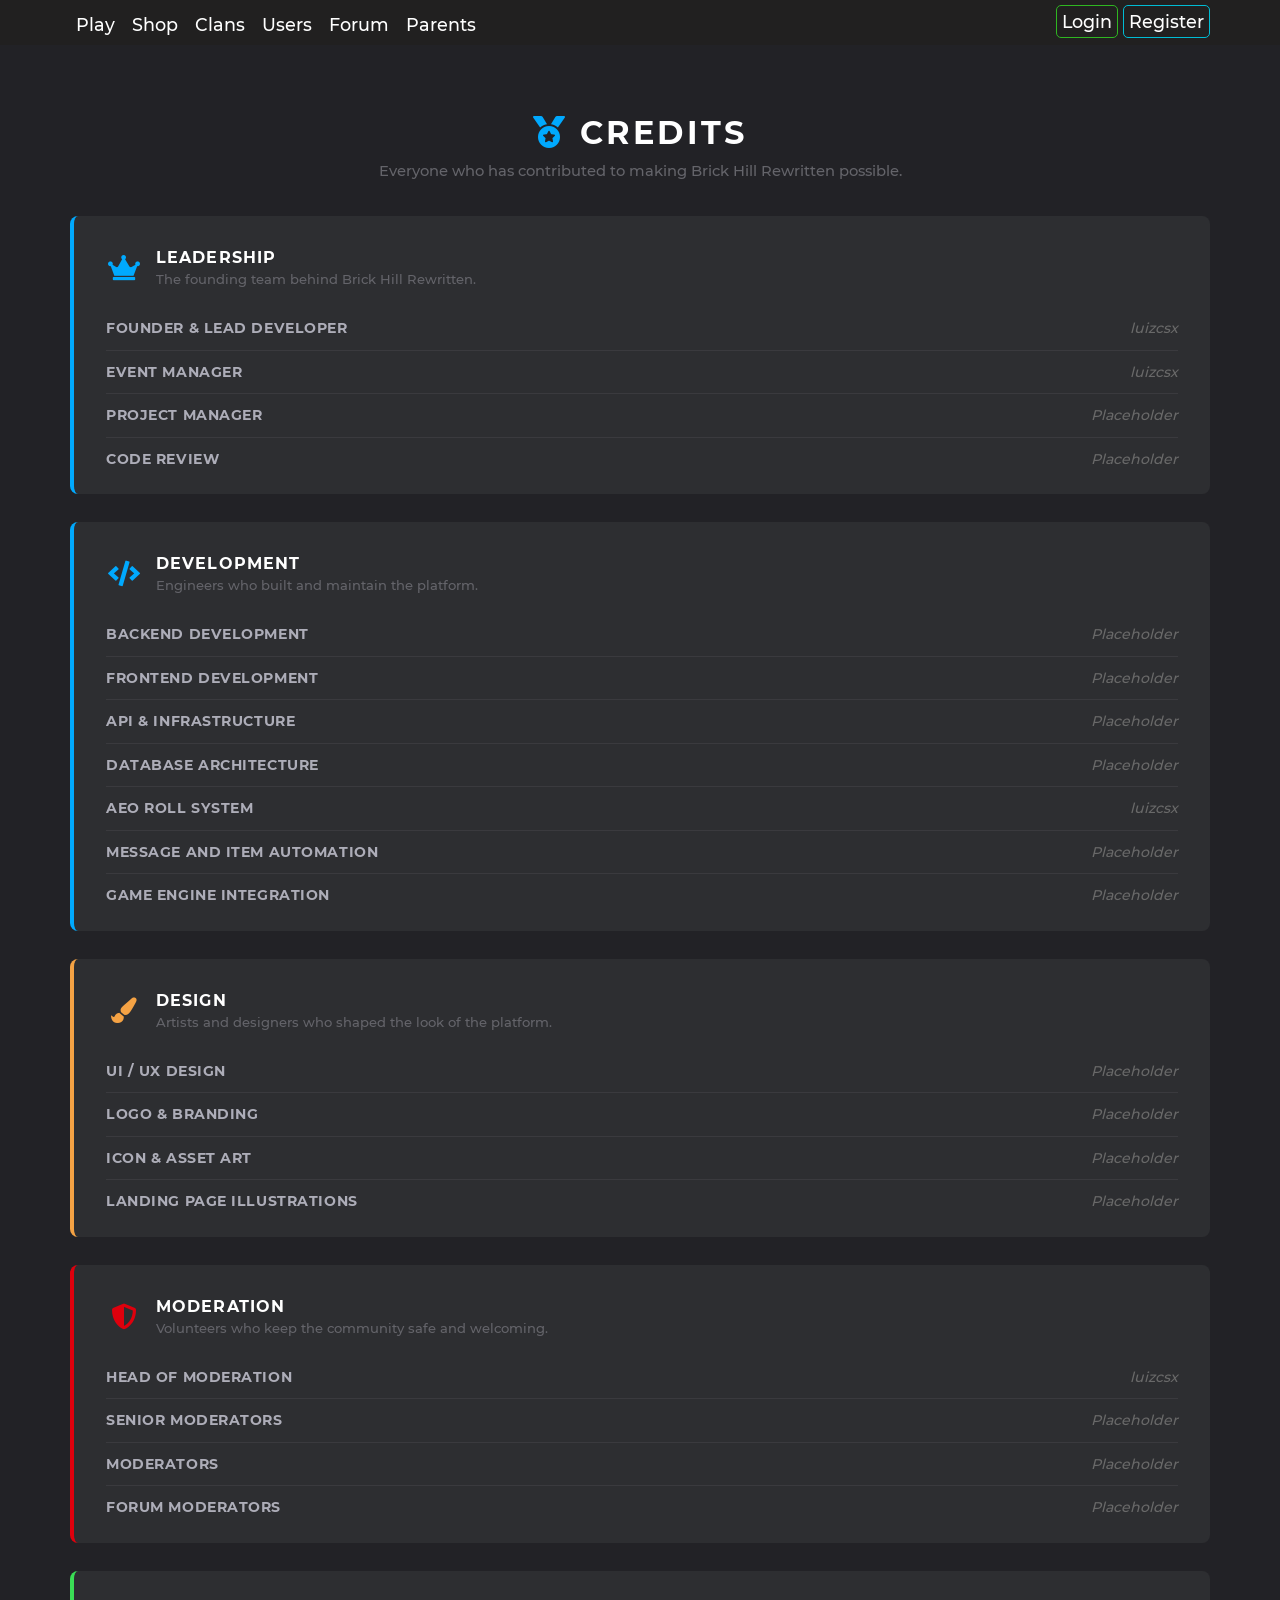
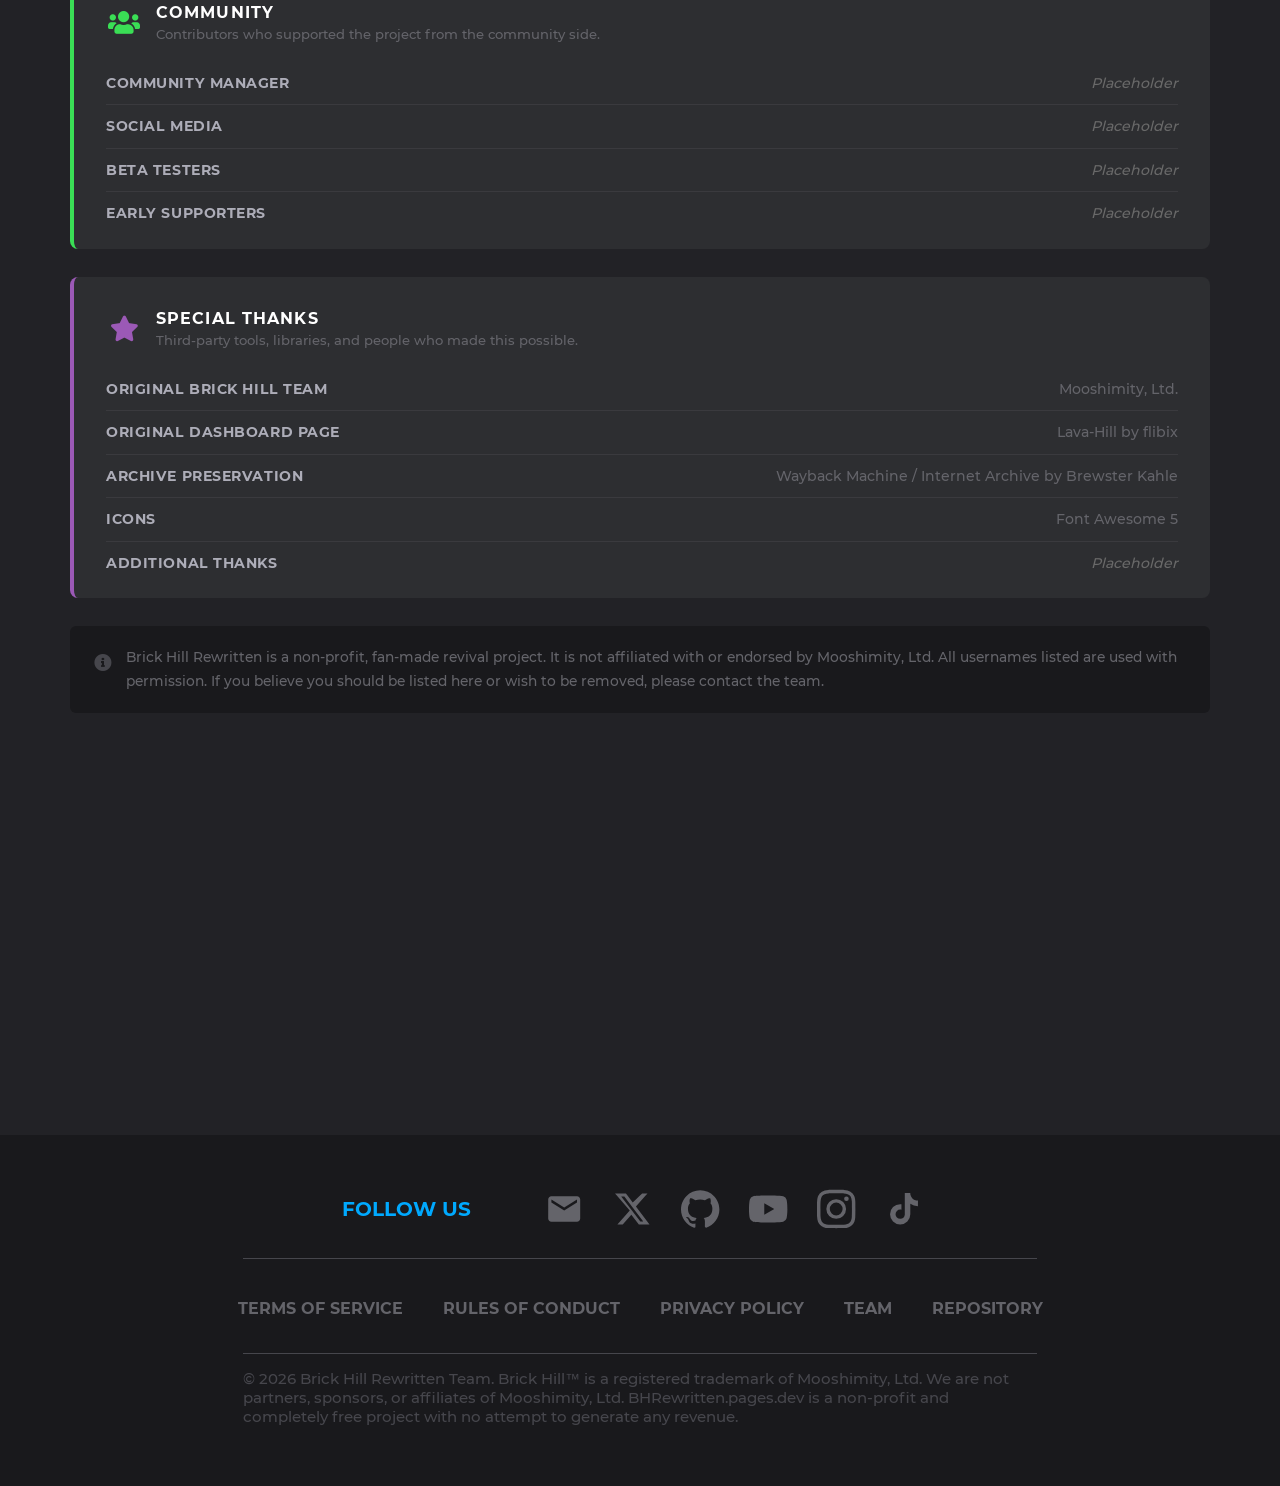
==== credits.html @ 8e3c856c "#050: Added page to credit the entire Brick Hill Rewritten team" ====
<!DOCTYPE html>
<html lang="en" class="theme-dark">
<head>

<meta charset="utf-8">
<meta name="viewport" content="width=device-width, initial-scale=1">
<meta name="theme-color" content="#00A9FE">
<meta name="og:image" content="cdn/favicon.ico">
<meta name="og:site_name" content="Brick Hill Rewritten">
<meta name="og:description" content="A platform built on its community where you can customise your avatar, create and play games, or just socialise with others!">
<meta name="csrf-token" content="A2PENEVIBz4i1ykmgfzzPBKnnveOtSTsAEjnSkka">
<meta name="user-data" data-authenticated="false">
<title>Credits - Brick Hill Rewritten</title>
<meta name="og:title" content="Credits — Brick Hill Rewritten">
<link href="cdn/favicon.ico" rel="icon">
<link href="cdn/css/c9a0705161b97f89816f.css" rel="stylesheet" type="text/css">
<link href="cdn/css/0ae4afbd7666558dc6c6.css" rel="stylesheet" type="text/css">
<link rel="stylesheet" href="https://use.fontawesome.com/releases/v5.6.3/css/all.css" crossorigin="anonymous">
<script src="cdn/js/a7ee297bf1549559dc3f.js"></script>
<script src="cdn/js/2be524371fb890d9a658.js"></script>
<script src="cdn/js/d5fc6b02ce16b82664fd.js"></script>
<script src="cdn/js/fd81458147e6d5526c5d.js"></script>
<script src="cdn/js/57af023c87e71bf36f5a.js"></script>
<meta name="author" content="Brick Hill Rewritten">

<style>
body {
    background-color: #222226;
}

.credits-page-header {
    width: 100%;
    padding: 48px 0 36px;
    text-align: center;
}
.credits-page-header h1 {
    font-size: 2rem;
    font-weight: 700;
    text-transform: uppercase;
    letter-spacing: .1em;
    color: #fff;
    margin: 0 0 10px;
}
.credits-page-header p {
    color: #64646a;
    font-size: .92em;
    margin: 0;
}

.credits-category {
    background-color: #2d2e31;
    border-radius: 8px;
    padding: 32px 32px 24px;
    margin: 0 0 28px;
    width: 100%;
    box-sizing: border-box;
    border-left: 4px solid #00A9FE;
}
.credits-category.green  { border-left-color: #3ADE55; }
.credits-category.yellow { border-left-color: #f4a244; }
.credits-category.red    { border-left-color: #de000d; }
.credits-category.purple { border-left-color: #9b59b6; }

.credits-category-header {
    display: flex;
    align-items: center;
    gap: 14px;
    margin-bottom: 20px;
}
.credits-category-header .cat-icon {
    font-size: 1.6rem;
    color: #00A9FE;
    width: 36px;
    text-align: center;
    flex-shrink: 0;
}
.credits-category.green  .cat-icon { color: #3ADE55; }
.credits-category.yellow .cat-icon { color: #f4a244; }
.credits-category.red    .cat-icon { color: #de000d; }
.credits-category.purple .cat-icon { color: #9b59b6; }

.credits-category-header h2 {
    margin: 0;
    font-size: 1em;
    font-weight: 700;
    text-transform: uppercase;
    letter-spacing: .07em;
    color: #fff;
}
.credits-category-header p {
    margin: 4px 0 0;
    font-size: .82em;
    color: #64646a;
}

.credits-list {
    display: flex;
    flex-direction: column;
    gap: 0;
}
.credit-row {
    display: flex;
    align-items: baseline;
    justify-content: space-between;
    padding: 10px 0;
    border-bottom: 1px solid #3a3a3e;
    gap: 16px;
}
.credit-row:last-child {
    border-bottom: none;
    padding-bottom: 0;
}
.credit-role {
    font-size: .88em;
    font-weight: 700;
    color: #adadb8;
    text-transform: uppercase;
    letter-spacing: .04em;
    flex-shrink: 0;
    min-width: 200px;
}
.credit-names {
    font-size: .88em;
    color: #64646a;
    text-align: right;
    line-height: 1.6;
}
.credit-names .placeholder {
    font-style: italic;
    color: #696969;
}

.credits-notice {
    background-color: #19191c;
    border-radius: 6px;
    padding: 20px 24px;
    margin: 0 0 60px;
    width: 100%;
    box-sizing: border-box;
    display: flex;
    align-items: flex-start;
    gap: 14px;
    color: #64646a;
    font-size: .86em;
    line-height: 1.7;
}
.credits-notice .notice-icon {
    color: #46464c;
    font-size: 1.1rem;
    margin-top: 2px;
    flex-shrink: 0;
}

/* ── Footer (idêntico ao index.html) ── */
.static-footer-wrap {
    position: relative;
}
.static-footer-wrap footer {
    position: relative !important;
    bottom: auto !important;
}
.footer-social-icon {
    display: inline-block;
    width: 48px;
    height: 48px;
    fill: #64646a;
    vertical-align: middle;
}

@media screen and (max-width: 767px) {
    .credit-row        { flex-direction: column; gap: 4px; }
    .credit-names      { text-align: left; }
    .credit-role       { min-width: unset; }
    .credits-category  { padding: 24px 18px 18px; }
}
</style>
</head>
<body>

<nav>
<div class="primary">
<div class="grid">
<div class="push-left">
<ul>
<li>
<a href="/play">
Play
</a>
</li>
<li>
<a href="/shop">
Shop
</a>
</li>
<li>
<a href="/clans">
Clans
</a>
</li>
<li>
<a href="/users">
Users
</a>
</li>
<li>
<a href="/forum">
Forum
</a>
</li>
<li>
<a href="/parents">
Parents
</a>
</li>
</ul>
</div>
<div class="nav-user push-right" id="info">
<div class="username login-buttons">
<a href="/login" class="login-button">Login</a>
<a href="/register" class="register-button">Register</a>
</div>
</div>
</div>
</div>
</nav>

<div class="main-holder grid">
<notification id="notification-v" class="notification"></notification>

<div class="credits-page-header">
    <h1><i class="fas fa-medal" style="color:#00A9FE;margin-right:12px;"></i>Credits</h1>
    <p>Everyone who has contributed to making Brick Hill Rewritten possible.</p>
</div>

<div class="credits-category">
    <div class="credits-category-header">
        <div class="cat-icon"><i class="fas fa-crown"></i></div>
        <div>
            <h2>Leadership</h2>
            <p>The founding team behind Brick Hill Rewritten.</p>
        </div>
    </div>
    <div class="credits-list">
        <div class="credit-row">
            <span class="credit-role">Founder & Lead Developer</span>
            <span class="credit-names"><span class="placeholder">luizcsx</span></span>
        </div>
        <div class="credit-row">
            <span class="credit-role">Event Manager</span>
            <span class="credit-names"><span class="placeholder">luizcsx</span></span>
        </div>
        <div class="credit-row">
            <span class="credit-role">Project Manager</span>
            <span class="credit-names"><span class="placeholder">Placeholder</span></span>
        </div>
        <div class="credit-row">
            <span class="credit-role">Code Review</span>
            <span class="credit-names"><span class="placeholder">Placeholder</span></span>
        </div>
    </div>
</div>

<div class="credits-category">
    <div class="credits-category-header">
        <div class="cat-icon"><i class="fas fa-code"></i></div>
        <div>
            <h2>Development</h2>
            <p>Engineers who built and maintain the platform.</p>
        </div>
    </div>
    <div class="credits-list">
        <div class="credit-row">
            <span class="credit-role">Backend Development</span>
            <span class="credit-names"><span class="placeholder">Placeholder</span></span>
        </div>
        <div class="credit-row">
            <span class="credit-role">Frontend Development</span>
            <span class="credit-names"><span class="placeholder">Placeholder</span></span>
        </div>
        <div class="credit-row">
            <span class="credit-role">API & Infrastructure</span>
            <span class="credit-names"><span class="placeholder">Placeholder</span></span>
        </div>
        <div class="credit-row">
            <span class="credit-role">Database Architecture</span>
            <span class="credit-names"><span class="placeholder">Placeholder</span></span>
        </div>
        <div class="credit-row">
            <span class="credit-role">Aeo Roll System</span>
            <span class="credit-names"><span class="placeholder">luizcsx</span></span>
        </div>
        <div class="credit-row">
            <span class="credit-role">Message and Item Automation</span>
            <span class="credit-names"><span class="placeholder">Placeholder</span></span>
        </div>
        <div class="credit-row">
            <span class="credit-role">Game Engine Integration</span>
            <span class="credit-names"><span class="placeholder">Placeholder</span></span>
        </div>
    </div>
</div>

<div class="credits-category yellow">
    <div class="credits-category-header">
        <div class="cat-icon"><i class="fas fa-paint-brush"></i></div>
        <div>
            <h2>Design</h2>
            <p>Artists and designers who shaped the look of the platform.</p>
        </div>
    </div>
    <div class="credits-list">
        <div class="credit-row">
            <span class="credit-role">UI / UX Design</span>
            <span class="credit-names"><span class="placeholder">Placeholder</span></span>
        </div>
        <div class="credit-row">
            <span class="credit-role">Logo & Branding</span>
            <span class="credit-names"><span class="placeholder">Placeholder</span></span>
        </div>
        <div class="credit-row">
            <span class="credit-role">Icon & Asset Art</span>
            <span class="credit-names"><span class="placeholder">Placeholder</span></span>
        </div>
        <div class="credit-row">
            <span class="credit-role">Landing Page Illustrations</span>
            <span class="credit-names"><span class="placeholder">Placeholder</span></span>
        </div>
    </div>
</div>

<div class="credits-category red">
    <div class="credits-category-header">
        <div class="cat-icon"><i class="fas fa-shield-alt"></i></div>
        <div>
            <h2>Moderation</h2>
            <p>Volunteers who keep the community safe and welcoming.</p>
        </div>
    </div>
    <div class="credits-list">
        <div class="credit-row">
            <span class="credit-role">Head of Moderation</span>
            <span class="credit-names"><span class="placeholder">luizcsx</span></span>
        </div>
        <div class="credit-row">
            <span class="credit-role">Senior Moderators</span>
            <span class="credit-names"><span class="placeholder">Placeholder</span></span>
        </div>
        <div class="credit-row">
            <span class="credit-role">Moderators</span>
            <span class="credit-names"><span class="placeholder">Placeholder</span></span>
        </div>
        <div class="credit-row">
            <span class="credit-role">Forum Moderators</span>
            <span class="credit-names"><span class="placeholder">Placeholder</span></span>
        </div>
    </div>
</div>

<div class="credits-category green">
    <div class="credits-category-header">
        <div class="cat-icon"><i class="fas fa-users"></i></div>
        <div>
            <h2>Community</h2>
            <p>Contributors who supported the project from the community side.</p>
        </div>
    </div>
    <div class="credits-list">
        <div class="credit-row">
            <span class="credit-role">Community Manager</span>
            <span class="credit-names"><span class="placeholder">Placeholder</span></span>
        </div>
        <div class="credit-row">
            <span class="credit-role">Social Media</span>
            <span class="credit-names"><span class="placeholder">Placeholder</span></span>
        </div>
        <div class="credit-row">
            <span class="credit-role">Beta Testers</span>
            <span class="credit-names"><span class="placeholder">Placeholder</span></span>
        </div>
        <div class="credit-row">
            <span class="credit-role">Early Supporters</span>
            <span class="credit-names"><span class="placeholder">Placeholder</span></span>
        </div>
    </div>
</div>

<div class="credits-category purple">
    <div class="credits-category-header">
        <div class="cat-icon"><i class="fas fa-star"></i></div>
        <div>
            <h2>Special Thanks</h2>
            <p>Third-party tools, libraries, and people who made this possible.</p>
        </div>
    </div>
    <div class="credits-list">
        <div class="credit-row">
            <span class="credit-role">Original Brick Hill Team</span>
            <span class="credit-names">Mooshimity, Ltd.</span>
        </div>
        <div class="credit-row">
            <span class="credit-role">Original Dashboard Page</span>
            <span class="credit-names">Lava-Hill by flibix</span>
        </div>
        <div class="credit-row">
            <span class="credit-role">Archive Preservation</span>
            <span class="credit-names">Wayback Machine / Internet Archive by Brewster Kahle</span>
        </div>
        <div class="credit-row">
            <span class="credit-role">Icons</span>
            <span class="credit-names">Font Awesome 5</span>
        </div>
        <div class="credit-row">
            <span class="credit-role">Additional Thanks</span>
            <span class="credit-names"><span class="placeholder">Placeholder</span></span>
        </div>
    </div>
</div>

<div class="credits-notice">
    <div class="notice-icon"><i class="fas fa-info-circle"></i></div>
    <span>Brick Hill Rewritten is a non-profit, fan-made revival project. It is not affiliated with or endorsed by Mooshimity, Ltd. All usernames listed are used with permission. If you believe you should be listed here or wish to be removed, please contact the team.</span>
</div>

</div>

<div class="static-footer-wrap new-theme">
<footer>
  <div class="footer-social very-bold flex">
    <p class="blue-text no-mobile">FOLLOW US</p>

    <a href="mailto:bhrewritten@gmail.com" target="_blank">
      <svg class="footer-social-icon" viewBox="0 0 24 24" xmlns="http://www.w3.org/2000/svg">
      <path d="M20 4H4c-1.1 0-1.99.9-1.99 2L2 18c0 1.1.9 2 2 2h16c1.1 0 2-.9 2-2V6c0-1.1-.9-2-2-2zm0 4l-8 5-8-5V6l8 5 8-5v2z"/>
     </svg>
    </a>

    <a href="https://x.com/bhrewritten" target="_blank">
      <svg class="footer-social-icon" viewBox="0 0 24 24" xmlns="http://www.w3.org/2000/svg">
        <path d="M18.244 2.25h3.308l-7.227 8.26 8.502 11.24H16.17l-4.714-6.231-5.401 6.231H2.744l7.737-8.835L1.254 2.25H8.08l4.253 5.622 5.91-5.622zm-1.161 17.52h1.833L7.084 4.126H5.117z"/>
      </svg>
    </a>

    <a href="https://github.com/luizcsx/bhrewritten" target="_blank">
      <svg class="footer-social-icon" viewBox="0 0 24 24" xmlns="http://www.w3.org/2000/svg">
        <path d="M12 .297c-6.63 0-12 5.373-12 12 0 5.303 3.438 9.8 8.205 11.385.6.113.82-.258.82-.577 0-.285-.01-1.04-.015-2.04-3.338.724-4.042-1.61-4.042-1.61C4.422 18.07 3.633 17.7 3.633 17.7c-1.087-.744.084-.729.084-.729 1.205.084 1.838 1.236 1.838 1.236 1.07 1.835 2.809 1.305 3.495.998.108-.776.417-1.305.76-1.605-2.665-.3-5.466-1.332-5.466-5.93 0-1.31.465-2.38 1.235-3.22-.135-.303-.54-1.523.105-3.176 0 0 1.005-.322 3.3 1.23.96-.267 1.98-.399 3-.405 1.02.006 2.04.138 3 .405 2.28-1.552 3.285-1.23 3.285-1.23.645 1.653.24 2.873.12 3.176.765.84 1.23 1.91 1.23 3.22 0 4.61-2.805 5.625-5.475 5.92.42.36.81 1.096.81 2.22 0 1.606-.015 2.896-.015 3.286 0 .315.21.69.825.57C20.565 22.092 24 17.592 24 12.297c0-6.627-5.373-12-12-12"/>
      </svg>
    </a>

    <a href="https://www.youtube.com/@bhrewritten" target="_blank">
      <svg class="footer-social-icon" viewBox="0 0 24 24" xmlns="http://www.w3.org/2000/svg">
        <path d="M23.498 6.186a3.016 3.016 0 0 0-2.122-2.136C19.505 3.545 12 3.545 12 3.545s-7.505 0-9.377.505A3.017 3.017 0 0 0 .502 6.186C0 8.07 0 12 0 12s0 3.93.502 5.814a3.016 3.016 0 0 0 2.122 2.136c1.871.505 9.376.505 9.376.505s7.505 0 9.377-.505a3.015 3.015 0 0 0 2.122-2.136C24 15.93 24 12 24 12s0-3.93-.502-5.814zM9.545 15.568V8.432L15.818 12l-6.273 3.568z"/>
      </svg>
    </a>

    <a href="https://instagram.com/bhrewritten" target="_blank">
      <svg class="footer-social-icon" viewBox="0 0 24 24" xmlns="http://www.w3.org/2000/svg">
        <path d="M12 2.163c3.204 0 3.584.012 4.85.07 3.252.148 4.771 1.691 4.919 4.919.058 1.265.069 1.645.069 4.849 0 3.205-.012 3.584-.069 4.849-.149 3.225-1.664 4.771-4.919 4.919-1.266.058-1.644.07-4.85.07-3.204 0-3.584-.012-4.849-.07-3.26-.149-4.771-1.699-4.919-4.92-.058-1.265-.07-1.644-.07-4.849 0-3.204.013-3.583.07-4.849.149-3.227 1.664-4.771 4.919-4.919 1.266-.057 1.645-.069 4.849-.069zM12 0C8.741 0 8.333.014 7.053.072 2.695.272.273 2.69.073 7.052.014 8.333 0 8.741 0 12c0 3.259.014 3.668.072 4.948.2 4.358 2.618 6.78 6.98 6.98C8.333 23.986 8.741 24 12 24c3.259 0 3.668-.014 4.948-.072 4.354-.2 6.782-2.618 6.979-6.98.059-1.28.073-1.689.073-4.948 0-3.259-.014-3.667-.072-4.947-.196-4.354-2.617-6.78-6.979-6.98C15.668.014 15.259 0 12 0zm0 5.838a6.162 6.162 0 1 0 0 12.324 6.162 6.162 0 0 0 0-12.324zM12 16a4 4 0 1 1 0-8 4 4 0 0 1 0 8zm6.406-11.845a1.44 1.44 0 1 0 0 2.881 1.44 1.44 0 0 0 0-2.881z"/>
      </svg>
    </a>

    <a href="https://tiktok.com/@bhrewritten" target="_blank">
      <svg class="footer-social-icon" viewBox="0 0 24 24" xmlns="http://www.w3.org/2000/svg">
        <path d="M19.59 6.69a4.83 4.83 0 0 1-3.77-4.25V2h-3.45v13.67a2.89 2.89 0 0 1-2.88 2.5 2.89 2.89 0 0 1-2.89-2.89 2.89 2.89 0 0 1 2.89-2.89c.28 0 .54.04.79.1V9.01a6.33 6.33 0 0 0-.79-.05 6.34 6.34 0 0 0-6.34 6.34 6.34 6.34 0 0 0 6.34 6.34 6.34 6.34 0 0 0 6.33-6.34V8.69a8.18 8.18 0 0 0 4.78 1.52V6.76a4.85 4.85 0 0 1-1.01-.07z"/>
      </svg>
    </a>
  </div>

  <div class="footer-divider"></div>

  <div class="footer-links flex">
    <a href="/terms">TERMS OF SERVICE</a>
    <a href="/rules">RULES OF CONDUCT</a>
    <a href="/privacy">PRIVACY POLICY</a>
    <a href="/team">TEAM</a>
    <a href="https://bhrewritten.pages.dev">REPOSITORY</a>
  </div>

  <div class="footer-divider"></div>

  <p class="footer-copyright">
    &copy; <script>document.write(new Date().getFullYear())</script> Brick Hill Rewritten Team. Brick Hill™ is a registered trademark of Mooshimity, Ltd. We are not partners, sponsors, or affiliates of Mooshimity, Ltd. BHRewritten.pages.dev is a non-profit and completely free project with no attempt to generate any revenue.
  </p>
</footer>
</div>

</body>
</html>
---- cdn/css/c9a0705161b97f89816f.css ----
.flex-container,.fp {
    display: flex
}

.flex-container.flex-column,.fp.flex-column {
    flex-direction: column
}

.flex-container .flex-child,.flex-container .fc,.fp .flex-child,.fp .fc {
    flex: 1
}

.flex-container .flex-child.center-self,.flex-container .fc.center-self,.fp .flex-child.center-self,.fp .fc.center-self {
    align-self: center
}

.flex-container.content-center,.fp.content-center {
    justify-content: center
}

.flex-container .flex-card,.fp .flex-card {
    display: flex;
    flex: 1
}

.flex-container .flex-card.content,.fp .flex-card.content {
    flex: 1
}

.overflow-auto {
    overflow: auto
}

.block {
    display: block
}

.text-right {
    text-align: right
}

.text-left {
    text-align: left
}

.circle {
    border-radius: 50%
}

.unselectable {
    user-select: none
}

.ellipsis {
    text-overflow: ellipsis;
    overflow: hidden;
    white-space: nowrap
}

.no-right-rad,div.no-right-rad,label.no-right-rad {
    border-top-right-radius: 0;
    border-bottom-right-radius: 0
}

.no-rad,div.no-rad,label.no-rad {
    border-radius: 0
}

.no-left-rad,div.no-left-rad,label.no-left-rad {
    border-top-left-radius: 0;
    border-bottom-left-radius: 0
}

.absolute {
    position: absolute
}

.absolute.right {
    right: 0
}

.absolute.left {
    left: 0
}

.absolute.top {
    top: 0
}

.absolute.bottom {
    bottom: 0
}

.f-right {
    float: right
}

.f-left {
    float: left
}

html,body {
    margin: 0;
    padding: 0
}

body {
    position: relative;
    min-height: 100vh
}

li:not(.normal) {
    list-style: none
}

ol:not(.normal),ul:not(.normal) {
    padding: 0;
    margin: 0
}

* {
    box-sizing: border-box
}

a {
    text-decoration: none;
    color: inherit
}

button,input,textarea,option,select {
    font-family: Montserrat,sans-serif;
    font-weight: 500
}

button {
    font-weight: inherit
}

button:focus,select:focus {
    outline: none
}

@font-face {
    font-family: montserrat;
    font-weight: 500;
    src: url(font/6fd836a65acf6d59bd2f.woff2)
}

@font-face {
    font-family: montserrat;
    font-weight: 600;
    src: url(font/c18b4ac34e93857f7437.woff2) format("woff2"),url(font/27dfd575571f017cc9a7.ttf) format("ttf")
}

@font-face {
    font-family: montserrat;
    font-weight: 700;
    src: url(font/66fd2310725b78026454.woff2) format("woff2"),url(font/68c8d686f4b0d91b92f1.ttf) format("ttf")
}

body {
    font-family: Montserrat,sans-serif;
    font-weight: 500;
    color: #fff;
    background-color: #242426
}

nav {
    width: 100%;
    overflow: auto;
    margin-bottom: 20px;
    z-index: 2
}

nav div.primary {
    overflow: auto;
    background-color: #212020;
    color: #fff;
    font-size: 1.1em;
    padding-top: 6px
}

nav div.primary ul li a:hover {
    border-color: red;
    border-color: #fff
}

nav div.secondary {
    overflow: auto;
    background-color: #2e2f32;
    color: #d6e5ee;
    font-size: .9em;
    padding-top: 0
}

nav div.secondary ul li a:hover {
    border-color: red;
    border-color: #fff
}

nav .info {
    border-radius: 5px;
    padding: 5px 10px;
    background-color: #2e2f32;
    display: inline-block
}

nav .info a {
    font-size: .8em;
    display: inline-block;
    padding: 0 10px
}

nav .push-left,nav .push-right {
    display: inline-block
}

nav .push-left {
    vertical-align: top
}

nav .push-right {
    vertical-align: bottom
}

nav .username {
    margin: 5px 0 0 15px;
    float: right;
    cursor: pointer
}

nav .username .username-holder {
    max-width: 125px
}

nav .username i {
    vertical-align: text-top;
    margin-left: 4px
}

@media handheld,only screen and (max-width: 767px) {
    nav {
        text-align:center
    }

    nav .grid {
        padding-left: 10px
    }

    nav .nav-user {
        text-align: center;
        float: none
    }

    nav .username {
        float: none;
        margin-bottom: 5px
    }

    nav .username.login-buttons {
        margin-bottom: 10px
    }
}

nav div ul {
    overflow: auto;
    list-style: none
}

nav div ul li {
    display: inline-block;
    padding: 0 1px
}

nav div ul li a {
    display: inline-block;
    padding: 8px 5px;
    border-bottom: 2px solid transparent
}

.login-button {
    border: 1px solid #2fb621;
    color: #fff;
    padding: 5px;
    border-radius: 5px;
    transition: background-color 50ms linear
}

.login-button:hover {
    background-color: #2fb621
}

.register-button {
    border: 1px solid #00bcd4;
    color: #fff;
    padding: 5px;
    border-radius: 5px;
    transition: background-color 50ms linear
}

.register-button:hover {
    background-color: #00bcd4
}

.notif,.nav-notif {
    margin-top: -4px;
    float: right;
    background-color: #c61400;
    padding: 2px 4px;
    color: #fff;
    font-size: .6em;
    font-weight: 600;
    border-radius: 5px
}

.side-ad {
    padding-top: 50px;
    padding-left: 50px;
    padding-right: 50px;
    position: absolute;
    display: none
}

@media only screen and (min-width: 1500px) {
    .side-ad {
        display:block
    }
}

@media only screen and (max-width: 1800px) {
    .side-ad {
        padding-left:10px;
        padding-right: 10px
    }
}

.card {
    border-radius: 5px;
    overflow: auto;
    box-shadow: 0 2px 5px #0003
}

.card .top:not(.absolute) {
    overflow: auto;
    padding: 10px;
    font-weight: 700;
    border-bottom: 1.5px solid;
    color: #fff;
    background-color: #3b3c40;
    border-color: #2d2e31
}

.card .top:not(.absolute).green {
    color: #54a84a;
    background-color: #0a5812;
    border-color: #54a84a
}

.card .top:not(.absolute).blue {
    color: #869eff;
    background-color: #134b7b;
    border-color: #869eff
}

.card .top:not(.absolute).red {
    color: #ff8686;
    background-color: #9f1212;
    border-color: #ff6161
}

.card .top:not(.absolute).orange {
    color: #e5c765;
    background-color: #9f7e12;
    border-color: #e5c765
}

.card .content {
    height: inherit;
    overflow: auto;
    padding: 10px;
    background-color: #343538
}

.card .border {
    border: 1px solid #dcdcdc
}

.card .name {
    overflow: hidden;
    color: #d2d2d2;
    font-weight: 600;
    display: inline-block
}

.card .creator {
    overflow: hidden;
    color: #dfdfdf;
    font-size: .9em
}

.card .thumbnail {
    padding: 20px;
    text-align: center;
    background-color: #233036
}

.card .thumbnail.no-padding {
    padding: 0
}

.card .thumbnail img {
    height: 100%;
    width: 100%;
    display: block
}

.card .thumbnail.dark {
    background-color: #2d2e31
}

.card .footer {
    border-top: 1px solid #212121;
    padding: 10px;
    background-color: #2f2f2f
}

.card .footer .playing {
    text-align: right;
    color: #af1111;
    font-weight: 600
}

.card:not(.no-margin) {
    margin-bottom: 10px
}

.label {
    font-size: .9em;
    font-weight: 500;
    color: #e6e6e6
}

.label.dark {
    color: #d2d2d2
}

.label.dark-grey {
    color: #c4c4c4
}

.label.black {
    color: #fff
}

.label.small {
    font-size: .8em
}

button:not(.plain),.button:not(.plain) {
    text-align: center;
    padding: 10px 20px;
    border-radius: 5px;
    border: 1px solid;
    display: inline-block;
    text-transform: uppercase;
    color: #fff;
    background-color: #d0d0d0;
    border-color: #adadad
}

button:not(.plain):not([disabled]).blue,.button:not(.plain):not([disabled]).blue {
    color: #fff;
    background-color: #134b7b;
    border-color: #869eff
}

button:not(.plain):not([disabled]).green,.button:not(.plain):not([disabled]).green {
    color: #fff;
    background-color: #0a5812;
    border-color: #54a84a
}

button:not(.plain):not([disabled]).red,.button:not(.plain):not([disabled]).red {
    color: #fff;
    background-color: #9f1212;
    border-color: #ff6161
}

button:not(.plain):not([disabled]).orange,.button:not(.plain):not([disabled]).orange {
    color: #fff;
    background-color: #9f7e12;
    border-color: #e5c765
}

button:not(.plain):not([disabled]).hgreen,.button:not(.plain):not([disabled]).hgreen {
    color: #54a84a;
    background-color: #0a5812;
    border-color: #54a84a
}

button:not(.plain):not([disabled]).hblue,.button:not(.plain):not([disabled]).hblue {
    color: #869eff;
    background-color: #134b7b;
    border-color: #869eff
}

button:not(.plain):not([disabled]).hred,.button:not(.plain):not([disabled]).hred {
    color: #ff8686;
    background-color: #9f1212;
    border-color: #ff6161
}

button:not(.plain):not([disabled]).horange,.button:not(.plain):not([disabled]).horange {
    color: #e5c765;
    background-color: #9f7e12;
    border-color: #e5c765
}

button:not(.plain):not([disabled]).bits,.button:not(.plain):not([disabled]).bits {
    color: #fff;
    background-color: #f49b00;
    border-color: #f49b00
}

button:not(.plain):not([disabled]).bucks,.button:not(.plain):not([disabled]).bucks {
    color: #fff;
    background-color: #009624;
    border-color: #009624
}

button:not(.plain):not([disabled]).free,.button:not(.plain):not([disabled]).free {
    color: #fff;
    background-color: #6fb6db;
    border-color: #419dda
}

button[disabled],.button[disabled] {
    cursor: not-allowed!important
}

button.plain,.button.plain {
    border: 0;
    font-size: 1em;
    padding: 0
}

button.no-click,button.no-click[disabled],.button.no-click,.button.no-click[disabled] {
    cursor: default;
    color: #fff;
    background-color: #d0d0d0;
    border-color: #adadad
}

button:hover,.button:hover {
    cursor: pointer
}

button.no-cap,.button.no-cap {
    text-transform: inherit
}

button.flat,.button.flat {
    border-color: #0000
}

button.small,.button.small {
    padding: 5px 10px
}

button.purchase,.button.purchase {
    font-size: 15px;
    min-width: 100px
}

button.tab-button,.button.tab-button {
    font-weight: 600;
    font-size: 17px
}

button.tab-button.transparent,.button.tab-button.transparent {
    background-color: #0000;
    border-color: #0000;
    color: #fff
}

button.tab-button.transparent:hover,.button.tab-button.transparent:hover {
    background-color: #0000001a
}

.tab-buttons {
    margin-bottom: 10px
}

input,textarea {
    padding: 4px;
    color: #fff;
    border-radius: 5px;
    background-color: #2f2f2f;
    border: 1px solid #232121
}

input.rigid,textarea.rigid {
    border-radius: 2px;
    color: #797979;
    padding: 10px;
    background-color: #2f2c2c;
    border: 1px solid #232121
}

input::placeholder,textarea::placeholder {
    font-weight: 600;
    color: #a8a8a8
}

input:focus,textarea:focus {
    outline: none
}

.input-group {
    display: inline-flex;
    margin-bottom: 4px;
    overflow: auto;
    border-radius: 5px;
    border: 1px solid #232121
}

.input-group.fill {
    display: flex;
    align-items: stretch
}

.input-group.fill .input-button {
    flex: 0
}

.input-group.fill input,.input-group.fill textarea,.input-group.fill .input {
    flex: 1
}

.input-group.rigid {
    border-radius: 2px;
    color: #797979;
    padding: 10px;
    background-color: #2f2c2c;
    color: #fff;
    border: 1px solid #232121
}

.input-group input,.input-group textarea,.input-group .input-button {
    flex: 1;
    border-radius: 0;
    border: none
}

.input-group .input-button {
    border-left: 1px solid #869eff;
    color: #fff;
    background-color: #134b7b;
    padding: 4px 15px;
    font-size: 13.3px;
    font-weight: 600
}

.input-group .input-button:hover {
    cursor: pointer
}

.width-100 {
    display: block;
    width: 100%
}

.margin-5 {
    margin-bottom: 5px
}

.select,select {
    background-color: #2f2f2f;
    border-color: #232121;
    border-radius: 3px;
    font-weight: 600;
    padding: 8px;
    color: #fff
}

.select option,select option {
    color: #fff
}

.select.small-padding,select.small-padding {
    padding: 0 8px
}

.bits-text {
    color: #f49b00
}

.bucks-text {
    color: #009624
}

.free-text {
    color: #0f7bff
}

.offsale-text {
    color: #cacaca
}

.red-text {
    color: #ce1b1b
}

.blue-text {
    color: #196fb5
}

.green-text {
    color: #2fb621
}

.white-text {
    color: #fff
}

.light-gray-text {
    color: #9e9e9e
}

.gray-text {
    color: #d2d2d2
}

.agray-text {
    color: #dfdfdf
}

.dark-gray-text {
    color: #c4c4c4
}

.darkest-gray-text {
    color: #d4d4d4
}

.ablack-text {
    color: #d2d2d2
}

.select-color-text,.black-text {
    color: #fff
}

.favorite-text {
    color: #fcc100
}

.large-text {
    font-size: 2em
}

.medium-text {
    font-size: 1.5rem
}

.smedium-text {
    font-size: 1.2rem
}

.normal-text {
    font-size: 1rem
}

.small-text {
    font-size: .9rem
}

.smaller-text {
    font-size: .8rem
}

b,.bold {
    font-weight: 600
}

.very-bold {
    font-weight: 700
}

.cap-text {
    text-transform: uppercase
}

.center-text,.text-center {
    text-align: center
}

.pointer,.hover-cursor:hover {
    cursor: pointer
}

hr,.line {
    border: 0;
    height: 0;
    border-top: 1px solid #303133;
    border-bottom: 1px solid #303133
}

.alert {
    margin-bottom: 10px;
    border-radius: 5px;
    text-align: center;
    padding: 10px;
    color: #fff
}

.alert.success {
    background-color: #23d160
}

.alert.error {
    background-color: #ef263d
}

.alert.warning {
    background-color: #ef9526
}

.blockquote,blockquote {
    word-wrap: break-word;
    padding: 3px 0 3px 3px;
    border-left: 4px solid #eee;
    margin-left: 0
}

.blockquote.red,blockquote.red {
    border-color: #af1111
}

.blockquote.green,blockquote.green {
    border-color: #1d6918
}

.blockquote.blue,blockquote.blue {
    border-color: #1c4788
}

.blockquote.orange,blockquote.orange {
    border-color: #cab124
}

.tabs {
    margin-bottom: 10px
}

.tabs .tab {
    text-align: center;
    color: #fff;
    border-radius: 5px 5px 0 0;
    padding: 10px;
    background-color: #2c2d2f;
    border: 1px solid;
    border-color: #2f3033;
    font-size: 1.1rem
}

.tabs .tab.active {
    background-color: #343538;
    font-weight: 600;
    border-bottom: 1px solid transparent
}

.tabs .tab:hover {
    cursor: pointer
}

.tabs .tab-body {
    min-width: 100%;
    overflow: auto;
    padding: 10px;
    border: 1px solid #2f3033;
    border-top: 0;
    border-radius: 0 0 5px 5px;
    background-color: #343538
}

.tabs .tab-body:not(.active) {
    display: none
}

.button-tabs .button-tab:not(.active) {
    display: none
}

.vertical-tab {
    border-radius: 5px;
    list-style: none;
    overflow: hidden
}

.vertical-tab li,.vertical-tab .tab {
    border-left: 4px solid transparent;
    padding: 10px;
    transition: background-color .1s linear
}

.vertical-tab li.active,.vertical-tab .tab.active {
    border-color: #ce1b1b;
    background-color: #2c2d2f
}

.vertical-tab li:hover,.vertical-tab .tab:hover {
    cursor: pointer;
    border-color: #ce1b1b;
    background-color: #2c2d2f
}

.box {
    border: 1px solid #27282b;
    border-radius: 5px
}

.box.shaded {
    background-color: #2f3033
}

.box.img {
    text-align: center
}

.box.game-img {
    border: 0 transparent
}

.box.game-img img {
    border-radius: 5px;
    width: 100%;
    display: block
}

.box.item-img {
    padding: 50px;
    text-align: center
}

.box.item-img img {
    width: 100%
}

.box.item-img.special {
    border: 5px solid #ffd52d
}

.box.item-img.owns {
    border: 5px solid #4cb04c
}

.modal {
    position: fixed;
    z-index: 2000;
    left: 0;
    top: 0;
    width: 100%;
    height: 100%;
    overflow: auto;
    background-color: #0006
}

.modal .close {
    color: #aaa;
    float: right;
    font-size: 28px;
    font-weight: 700;
    margin-top: -10px
}

.modal .close:focus,.modal .close:hover {
    color: #000;
    text-decoration: none;
    cursor: pointer
}

.modal .modal-content {
    background-color: #343538;
    margin: 15% auto;
    padding: 20px;
    width: 20%;
    min-width: 250px
}

.modal .modal-buttons {
    display: flex;
    justify-content: center;
    margin-top: 20px
}

.modal .cancel-button {
    background-color: #fff;
    color: #000;
    border: 1px solid #b8b8b8
}

.hover-card:not(.thread-card) {
    height: 128px
}

.hover-card {
    transition: background-color .05s linear;
    border-radius: 5px;
    overflow: hidden
}

.hover-card:not(:last-of-type) {
    margin-bottom: 5px;
    margin-top: 5px
}

.hover-card:not(.np) {
    padding: 5px
}

.hover-card.viewed {
    background-color: #2e2f31
}

.hover-card:hover {
    background-color: #2c2d2f
}

.hover-card.clan .clan-logo {
    height: 100%;
    width: 10%;
    margin-right: 1%;
    float: left;
    min-width: 114px
}

.hover-card.clan .clan-logo img {
    height: 100%;
    width: 100%
}

.hover-card.clan .clan-stats {
    width: 86%;
    float: left
}

.hover-card .clan-description {
    overflow: hidden;
    max-height: 200px;
    display: -webkit-box;
    -webkit-box-orient: vertical;
    -webkit-line-clamp: 5;
    text-overflow: -o-ellipsis-lastline
}

.hover-card .data-trade {
    height: 100%
}

.more-popover {
    position: absolute;
    visibility: hidden;
    z-index: 1000;
    opacity: 0;
    transition: visibility .2s,opacity .2s linear
}

.more-popover.active {
    visibility: visible;
    opacity: 1
}

.more-popover li:not(:first-child):not(:last-child) * {
    border-radius: 0
}

.more-popover li:first-child * {
    border-radius: 5px 5px 0 0
}

.more-popover li:last-child * {
    border-radius: 0 0 5px 5px
}

.more-popover li:only-child * {
    border-radius: 5px
}

.more-popover ul {
    box-shadow: 0 2px 20px #0000004d;
    border-radius: 5px;
    list-style-type: none;
    top: -13px;
    position: relative;
    -webkit-user-select: none;
    -moz-user-select: none;
    -ms-user-select: none;
    user-select: none
}

.more-popover li {
    min-width: 125px
}

.more-popover li * {
    color: #000;
    background-color: #fff;
    border-radius: 5px;
    padding: 10px 0 10px 5px;
    display: block;
    transition: background-color .1s
}

.more-popover li :hover {
    background-color: #f4f4f4
}

.more-popover.user li * {
    background-color: #636363;
    color: #fff;
    padding-right: 70px
}

.more-popover.user li :hover {
    background-color: #585858
}

dropdown {
    display: none
}

#dropdown-v div,.dropdown {
    position: absolute;
    margin-right: 5px
}

.dropdown-content {
    position: absolute;
    z-index: 1000;
    visibility: hidden;
    opacity: 0;
    transition: visibility .2s,opacity .2s ease-in-out
}

.dropdown-content.active {
    display: block;
    visibility: visible;
    opacity: 1
}

.dropdown-content.logout-dropdown li * {
    color: #fff;
    background-color: #636363
}

.dropdown-content.logout-dropdown li :hover {
    background-color: #585858
}

.dropdown-content.logout-dropdown .dropdown-arrow {
    border-bottom: 7px solid #636363
}

.dropdown-content .dropdown-arrow {
    z-index: 500;
    left: 50%;
    margin-left: -7px;
    position: absolute;
    top: -20px;
    width: 0;
    height: 0;
    border-left: 7px solid transparent;
    border-right: 7px solid transparent;
    border-bottom: 7px solid #343538
}

.dropdown-content .user li * {
    background-color: #343538;
    color: #fff;
    padding-right: 70px
}

.dropdown-content li :hover {
    background-color: #2c2d2f
}

.dropdown-content li {
    cursor: pointer;
    min-width: 125px
}

.dropdown-content li * {
    background-color: #343538;
    padding: 10px 0 10px 5px;
    display: block;
    transition: background-color .1s
}

.dropdown-content li:only-child * {
    border-radius: 5px
}

.dropdown-content ul,.dropdown-content .dropdown-data {
    box-shadow: 0 2px 20px #0000004d;
    overflow-y: hidden;
    border-radius: 5px;
    list-style-type: none;
    top: -13px;
    position: relative;
    -webkit-user-select: none;
    -moz-user-select: none;
    -ms-user-select: none;
    user-select: none;
    background-color: #343538
}

.pages {
    text-align: center
}

.pages.red .page.active {
    color: #af1111
}

.pages.green .page.active {
    color: #1d6918
}

.pages.blue .page.active {
    color: #1c4788
}

.pages.orange .page.active {
    color: #cab124
}

.pages .page {
    color: #b8b8b8;
    padding: 5px;
    font-weight: 600;
    cursor: pointer
}

.pages .page:not(:last-child) {
    padding-right: 5px
}

.pages .page.active {
    color: #196fb5
}

.fieldset {
    border: 2px solid #999;
    border-radius: 3px
}

.fieldset legend {
    font-size: .9rem;
    text-transform: capitalize;
    color: #999;
    font-weight: 600
}

.fieldset.red {
    border-color: #fe5746
}

.fieldset.red legend {
    color: #fe5746
}

.fieldset.green {
    border-color: #7cdc83
}

.fieldset.green legend {
    color: #7cdc83
}

.m0 {
    margin: 0!important
}

.m1 {
    margin: 5px
}

.m2 {
    margin: 10px
}

.m3 {
    margin: 15px
}

.m4 {
    margin: 20px
}

.m5 {
    margin: 25px
}

.m6 {
    margin: 30px
}

.ml0 {
    margin-left: 0!important
}

.ml1 {
    margin-left: 5px
}

.ml2 {
    margin-left: 10px
}

.ml3 {
    margin-left: 15px
}

.ml4 {
    margin-left: 20px
}

.ml5 {
    margin-left: 25px
}

.ml6 {
    margin-left: 30px
}

.mr0 {
    margin-right: 0!important
}

.mr1 {
    margin-right: 5px
}

.mr2 {
    margin-right: 10px
}

.mr3 {
    margin-right: 15px
}

.mr4 {
    margin-right: 20px
}

.mr5 {
    margin-right: 25px
}

.mr6 {
    margin-right: 30px
}

.mt0 {
    margin-top: 0!important
}

.mt1 {
    margin-top: 5px
}

.mt2 {
    margin-top: 10px
}

.mt3 {
    margin-top: 15px
}

.mt4 {
    margin-top: 20px
}

.mt5 {
    margin-top: 25px
}

.mt6 {
    margin-top: 30px
}

.mb0 {
    margin-bottom: 0!important
}

.mb1 {
    margin-bottom: 5px
}

.mb2 {
    margin-bottom: 10px
}

.mb3 {
    margin-bottom: 15px
}

.mb4 {
    margin-bottom: 20px
}

.mb5 {
    margin-bottom: 25px
}

.mb6 {
    margin-bottom: 30px
}

.p0 {
    padding: 0!important
}

.p1 {
    padding: 5px
}

.p2 {
    padding: 10px
}

.p3 {
    padding: 15px
}

.p4 {
    padding: 20px
}

.p5 {
    padding: 25px
}

.p6 {
    padding: 30px
}

.pl0 {
    padding-left: 0!important
}

.pl1 {
    padding-left: 5px
}

.pl2 {
    padding-left: 10px
}

.pl3 {
    padding-left: 15px
}

.pl4 {
    padding-left: 20px
}

.pl5 {
    padding-left: 25px
}

.pl6 {
    padding-left: 30px
}

.pr0 {
    padding-right: 0!important
}

.pr1 {
    padding-right: 5px
}

.pr2 {
    padding-right: 10px
}

.pr3 {
    padding-right: 15px
}

.pr4 {
    padding-right: 20px
}

.pr5 {
    padding-right: 25px
}

.pr6 {
    padding-right: 30px
}

.pt0 {
    padding-top: 0!important
}

.pt1 {
    padding-top: 5px
}

.pt2 {
    padding-top: 10px
}

.pt3 {
    padding-top: 15px
}

.pt4 {
    padding-top: 20px
}

.pt5 {
    padding-top: 25px
}

.pt6 {
    padding-top: 30px
}

.pb0 {
    padding-bottom: 0!important
}

.pb1 {
    padding-bottom: 5px
}

.pb2 {
    padding-bottom: 10px
}

.pb3 {
    padding-bottom: 15px
}

.pb4 {
    padding-bottom: 20px
}

.pb5 {
    padding-bottom: 25px
}

.pb6 {
    padding-bottom: 30px
}

.search-user-card {
    height: 100px
}

.search-user-card img {
    height: 80px;
    width: 80px;
    margin-right: 10px
}

.search-user-card .description {
    display: -webkit-box;
    -webkit-line-clamp: 3;
    -webkit-box-orient: vertical;
    overflow: hidden;
    width: 80%;
    white-space: normal
}

.clan-img-holder {
    border-radius: 5px;
    background-color: #2d2e31;
    width: 225px;
    height: 225px
}

.clan-img-holder img {
    height: 100%;
    width: 100%
}

.clan-edit-ranks table h5 {
    margin-bottom: 0;
    margin-top: 5px
}

.edit-member .clan-member {
    position: relative;
    padding-bottom: 0
}

.clan-member {
    display: inline-block;
    padding: 12px;
    text-align: center
}

.edit-member select {
    width: 25%;
    display: block;
    min-width: 115px;
    font-size: 14px
}

.clan-relation .clan-name {
    position: absolute;
    top: 50%;
    transform: translateY(-50%);
    margin-left: 5px;
    max-width: 145px
}

.clan-relation .clan-form {
    display: inline-block;
    position: absolute;
    top: 50%;
    transform: translateY(-65%);
    margin-left: 150px
}

.slick-slide {
    display: inline-block
}

.carousel {
    overflow: hidden;
    position: relative
}

.carousel ul li {
    display: inline-block
}

.carousel-button {
    position: absolute;
    top: 50%;
    transform: translateY(-50%);
    border-radius: 3px;
    padding: 5px;
    transition: background-color .1s linear;
    z-index: 999
}

.carousel-button:hover {
    background-color: #0000001a
}

.carousel-button.left {
    border-left: 0;
    left: 0
}

.carousel-button.right {
    border-right: 0;
    right: 0
}

.forum-links .inline {
    display: inline-block
}

.forum-links .content {
    overflow: hidden
}

.forum-links a {
    color: #d2d2d2;
    padding: 0 10px
}

.forum-links .inline .inline {
    display: inline-block
}

.m0.thread-card {
    padding: 10px;
    border-radius: 0
}

.divide {
    width: 1px;
    height: 100%;
    background-color: #303133;
    padding: 10px 1px 10px 0
}

.forum-tag {
    position: relative;
    background: #303133;
    border-radius: 4px;
    padding: 6px 8px;
    color: #fff;
    float: right
}

.forum-tag:after {
    right: 100%;
    top: 50%;
    border: solid transparent;
    content: " ";
    height: 0;
    width: 0;
    position: absolute;
    border-right-color: #303133;
    border-width: 5px;
    margin-top: -5px
}

.thread-label {
    font-size: .6em;
    color: #fff;
    margin-right: 4px;
    padding: 4px;
    border-radius: 4px
}

.thread-label.blue {
    background-color: #869eff
}

.thread-label.green {
    background-color: #54a84a
}

.thread-label.red {
    background-color: #ff8686
}

.thread-label.orange {
    background-color: #e5c765
}

.thread {
    overflow: auto;
    margin-bottom: 10px
}

.thread-row {
    position: relative;
    overflow: auto
}

.thread-row .p {
    word-wrap: break-word;
    margin-bottom: 10px
}

.thread-row:last-child {
    border-bottom: 0
}

@media handheld,only screen and (max-width: 767px) {
    .forum-links .content {
        overflow-x:scroll
    }

    .forum-links {
        display: block
    }
}

.content .board div.stat {
    text-align: center;
    padding-top: 20px;
    padding-right: 0
}

.stat .title {
    font-weight: 500;
    font-size: .9em;
    color: #d2d2d2
}

.board-info a {
    color: #d2d2d2
}

.card .topic div.stat {
    padding-right: 0
}

.board-info {
    height: 60px
}

.forum-bar a {
    color: #d4d4d4
}

.forum-bar .fa-angle-double-right {
    color: #bababa;
    padding: 0 5px
}

.forum-options {
    color: #9e9e9e
}

.admin-forum-options a,.admin-forum-options button {
    color: #9e9e9e;
    display: inline-block;
    text-decoration: none;
    font-weight: 500;
    font-size: 16px;
    background-color: #0000;
    border: none;
    padding: 0 20px 0 0
}

.admin-forum-options form {
    display: inline-block
}

.report:hover {
    color: #c60000;
    cursor: pointer
}

.forum-reply:hover {
    color: #196fb5
}

.forum-quote:hover {
    color: #2fb621
}

.membership-holder .membership-header {
    min-height: 128px;
    position: relative
}

.membership-holder .membership-header.ace {
    background-color: #dc0f18
}

.membership-holder .membership-header.royal {
    background-color: #e08733
}

.membership-holder .membership-icon {
    transform: scale(2);
    margin: 18px 0 0 18px
}

.membership-holder .membership-text {
    margin-left: 60px;
    margin-top: 10px;
    display: inline-block
}

.membership-holder .membership-perks div {
    padding-bottom: 5px
}

.membership-holder .membership-bkg {
    position: absolute;
    right: 0
}

.membership-holder .membership-items {
    position: absolute;
    right: 0;
    height: 128px
}

.membership-buttons {
    padding: 10px;
    border: 1px solid #232121;
    border-top: 0;
    text-align: center
}

.membership-buttons .membership-button {
    position: relative;
    display: inline-flex;
    align-items: center;
    justify-content: center;
    height: 100px;
    padding-right: 0;
    margin: 0 12px;
    width: calc(33.3% - 30px)
}

@media handheld,only screen and (max-width: 767px) {
    .membership-buttons .membership-button {
        width:100%;
        margin: 0 0 10px
    }
}

.membership-buttons .membership-button.gray {
    cursor: default;
    background: linear-gradient(0deg,#636363 0%,#8b8b8b 100%)
}

.membership-buttons .membership-button.ace {
    background: linear-gradient(0deg,#DC0F18 0%,#FE292B 100%)
}

.membership-buttons .membership-button.royal {
    background: linear-gradient(0deg,#E08733 0%,#F4A244 100%)
}

.membership-buttons .membership-button.bucks {
    background: linear-gradient(0deg,#00832C 0%,#00AD39 100%)
}

.membership-buttons .membership-button .membership-average {
    width: 100%;
    position: absolute;
    bottom: 0;
    padding: 5px
}

.membership-buttons .membership-button .membership-average.gray {
    background-color: #535353
}

.membership-buttons .membership-button .membership-average.ace {
    background-color: #a70d13
}

.membership-buttons .membership-button .membership-average.royal {
    background-color: #a96626
}

.membership-buttons .membership-length {
    position: absolute;
    transform: translateY(-125%)
}

.membership-buttons .membership-month {
    margin: 5px 0 0 2px
}

.membership-buttons .bucks-amount {
    position: absolute;
    transform: translateY(-50%)
}

.membership-buttons .bucks-price {
    position: absolute;
    transform: translateY(50%)
}

@media(max-width: 1100px) {
    .membership-bkg,.membership-items {
        display:none
    }
}

.payment-form-simple {
    margin-bottom: 10px
}

.payment-form-options {
    margin-top: -5px
}

.payment-form-options .payment-form-spacer {
    margin-bottom: 10px
}

.payment-form-options .payment-form-spacer img {
    position: relative;
    top: 6px;
    width: 40px
}

.lottery-winners .lottery-winner {
    max-width: 128px;
    margin: 0 10px
}

.lottery-winners img {
    width: 128px
}

.lottery-button.plain {
    padding: 15px 50px;
    margin-top: 10px;
    background: linear-gradient(0deg,#00832C 0%,#00AD39 100%)
}

.grid .col-1-4.set {
    padding-left: 10px;
    padding-right: 10px
}

.grid .col-1-4.set .thumbnail img {
    max-height: 144px
}

.card .game-name {
    height: 25px;
    display: block
}

.download-page {
    color: #fff
}

.download-page .splash {
    width: 500px;
    height: 423px;
    position: absolute;
    right: 0;
    top: 0
}

.download-page a.download {
    text-decoration: none
}

.download-page a.download h5 {
    margin: 0
}

.download-page a.download:hover button {
    cursor: pointer;
    box-shadow: 0 2px 5px #0003
}

.download-page .holder {
    position: relative
}

.download-page .holder.legacy button.nh-button {
    border-color: #95b90b;
    background-color: #0000;
    padding: 0 10px
}

.download-page .holder.legacy {
    height: 423px
}

.download-page .holder.experimental {
    background: linear-gradient(90deg,rgb(0,145,236) 0%,rgb(1,169,254) 50%,rgb(88,198,254) 100%)
}

.download-page .holder.experimental .grid {
    padding-top: 50px;
    position: relative;
    padding-bottom: 0
}

.download-page .buy-button-holder {
    margin-top: 150px
}

.download-page .holder.blogs {
    background: linear-gradient(180deg,rgb(36,36,38) 0%,rgb(19,19,21) 100%)
}

.download-page .holder.experimental .buy-button {
    position: relative;
    border-radius: 2px;
    border: none;
    background-color: #fff;
    font-size: 2.3em;
    color: #01a9fe;
    padding: 20px 40px
}

.download-page .buy-button div {
    color: #a6a6ad;
    font-size: 15px;
    font-weight: 500;
    text-transform: initial
}

.download-page .other-versions {
    padding: 15px;
    cursor: pointer;
    margin-bottom: 25px
}

.download-page .workshop-brick {
    float: left;
    max-width: 100%;
    width: 350px;
    height: 218px
}

.download-page .brick-text {
    padding-top: 50px
}

.download-page .detailed-info {
    position: relative;
    display: inline-flex;
    align-items: center;
    justify-content: center;
    padding-right: 0;
    margin: 0 8px 50px;
    width: calc(33.3% - 20px)
}

.download-page .detailed-info img {
    height: 100%;
    width: 100%
}

.download-page .detailed-info .creator {
    font-style: italic;
    color: #cbcbd3;
    height: 0;
    overflow: hidden;
    transition: height .1s
}

.download-page .detailed-info:hover .creator {
    height: 20px
}

.download-page .detailed-info img {
    border-radius: 2px
}

.download-page .bottom-text {
    width: 100%;
    position: absolute;
    bottom: 0;
    left: 0;
    padding: 12px 12px 9px;
    background-color: #403f3f7a;
    color: #fff
}

.download-page .tile2 {
    display: inline;
    position: absolute;
    width: 452px;
    height: 322px;
    border-radius: 2px;
    z-index: 4;
    right: -139px;
    content: url(images/0abbf3621c342dd99bf5.png);
}

.download-page .tile4 {
    display: inline;
    position: absolute;
    border-radius: 2px;
    content: url(images/9e693e9de915c6b618f1.png);
}

.download-page .workshop-brick {
    content: url(images/735f18f6c6504fe6fa7e.png);
}

.download-page .splash.shuttle {
    content: url(images/58143be7c2568468f410.png);
}

.download-page .performance-upgrades {
    content: url(images/54dd553ac066ac3043bd.png);
}

.download-page .mats-surfaces {
    content: url(images/c96d18d233631f66effe.png);
}

.download-page .intuitive-controls {
    content: url(images/f5e4c756c19e94905448.png);
}

.download-page .new-envs {
    content: url(images/61b70bd0dacc0083a29d.png)
}

.download-page .dynamic-lighting {
    content: url(images/83d34e1647ab4a3992f6.png)
}

.download-page .ongoing-dev {
    content: url(images/9ec9ad30157caded9bce.png)
}

@media handheld,only screen and (max-width: 1430px) {
    .download-page .tile2 {
        display:none
    }
}

@media handheld,only screen and (max-width: 1200px) {
    .download-page .tile4 {
        position:relative
    }
}

@media handheld,only screen and (max-width: 767px) {
    .download-page .tile4 {
        display:none
    }

    .download-page .detailed-info {
        margin: 0 0 8px;
        width: calc(50% - 3px)
    }
}

@media handheld,only screen and (max-width: 512px) {
    .download-page .detailed-info {
        margin:0 0 8px;
        width: 100%
    }

    .download-page .holder.experimental .buy-button {
        font-size: 1em
    }
}

@media handheld,only screen and (min-width: 1200px) {
    .download-page .tile4 {
        width:550px;
        height: 322px;
        top: -40px;
        right: -23px
    }
}

.shake {
    animation: shake .5s;
    animation-iteration-count: infinite;
    overflow: hidden
}

.bomb-overlay {
    position: absolute;
    height: 100%;
    width: 100%;
    z-index: 10000000;
    transition: background-color 1.5s ease-out
}

.bomb-overlay.white {
    background-color: #fff
}

@keyframes shake {
    0% {
        transform: translate(1px,1px) rotate(0)
    }

    10% {
        transform: translate(-1px,-2px) rotate(-1deg)
    }

    20% {
        transform: translate(-3px) rotate(1deg)
    }

    30% {
        transform: translate(3px,2px) rotate(0)
    }

    40% {
        transform: translate(1px,-1px) rotate(1deg)
    }

    50% {
        transform: translate(-1px,2px) rotate(-1deg)
    }

    60% {
        transform: translate(-3px,1px) rotate(0)
    }

    70% {
        transform: translate(3px,1px) rotate(-1deg)
    }

    80% {
        transform: translate(-1px,-1px) rotate(1deg)
    }

    90% {
        transform: translate(1px,2px) rotate(0)
    }

    to {
        transform: translate(1px,-2px) rotate(-1deg)
    }
}

.shop-categories {
    display: flex
}

.shop-categories .category {
    flex: 1;
    color: #d2d2d2;
    text-align: center
}

.shop-categories .category a:hover,.shop-categories .category.active {
    font-weight: 600;
    color: #dfdfdf;
    cursor: pointer
}

.card .item-creator {
    overflow: hidden;
    color: #dfdfdf;
    font-size: .9em
}

.item-page {
    position: relative
}

.comment {
    overflow: hidden;
    position: relative
}

.comment .user-link {
    position: relative
}

.comment img {
    width: 100%;
    max-width: 150px
}

.comment .comment-holder {
    white-space: normal
}

.card .item-card-details,.card .item-content {
    font-weight: 500;
    background-color: #2f3033;
    white-space: nowrap;
    overflow: hidden;
    text-overflow: ellipsis;
    border-top: 1px solid #303133;
    padding: 10px;
    max-height: 81px
}

.card .item-card-details .price,.card .item-content .price {
    overflow: hidden;
    padding-top: 4px;
    color: #515151
}

@media handheld,only screen and (max-width: 767px) {
    .shop-categories {
        overflow-x:scroll
    }

    .shop-categories .category {
        flex: none;
        font-size: 14px;
        display: inline-block;
        padding-right: 15px;
        padding-bottom: 10px
    }
}

@media handheld,only screen and (min-width: 767px) {
    .shop-bar {
        height:110px
    }

    .shop-bar .card {
        height: 100px
    }
}

.sellers .seller {
    position: relative
}

.sellers .seller .owner img {
    width: 100px;
    display: inline-block
}

.sellers .price {
    right: 0;
    position: absolute;
    top: 45%;
    transform: translateY(-50%)
}

.sellers .price .serial {
    font-size: .8em;
    color: #dfdfdf;
    text-align: right
}

.sellers .seller:not(:last-child) {
    padding-bottom: 5px;
    margin-bottom: 10px;
    border-bottom: 1px solid #303133
}

.tabs .tab-holder .tab-body .recommended-item {
    padding-left: 10px;
    padding-right: 10px;
    text-align: center
}

.file-img-box {
    border: 1px solid #d9d9d9;
    width: 156px;
    height: 156px;
    margin: auto auto 10px
}

.file-img-box img {
    height: 100%;
    width: 100%;
    box-sizing: content-box
}

.upload-preview-box img {
    height: 100%;
    margin: auto;
    box-sizing: content-box
}

.upload-preview-box {
    position: relative;
    border: 1px solid #d9d9d9;
    border-radius: 5px;
    text-align: center;
    padding: 5px;
    height: 256px;
    width: 256px;
    margin: auto
}

#upload-file-img,#upload-file-model {
    width: .1px;
    height: .1px;
    opacity: 0;
    overflow: hidden;
    position: absolute;
    z-index: -1
}

#upload-label {
    cursor: pointer;
    padding: 5px
}

.upload-label {
    display: block;
    margin-top: 5px;
    text-align: left;
    font-weight: 600
}

.upload-input {
    margin-bottom: 10px;
    display: block
}

.tfa-input-holder {
    margin-bottom: 5px
}

.tfa-input-holder input {
    margin: 3px;
    width: 26px
}

.recovery-code {
    margin-top: 5px;
    user-select: none
}

.recovery-code span {
    color: #0909a7
}

.old-theme.trade-picker {
    margin-top: 10px;
    overflow: hidden;
    overflow-y: scroll;
    border-radius: 5px;
    background-color: #343538;
    max-height: 1024px
}

.old-theme.trade-picker hr {
    margin: 4px
}

.old-theme.trade-picker .trade {
    height: 72px;
    position: relative;
    cursor: pointer
}

.old-theme.trade-picker .trade:hover {
    background-color: #2c2d2f
}

.old-theme.trade-picker .trade.selected {
    background-color: #2e2f31;
    border-left: 4px solid #ce1b1b
}

.old-theme.trade-picker .trade-status {
    position: absolute;
    bottom: 5px;
    right: 10px
}

.old-theme.trade-picker .trade-date {
    position: absolute;
    top: 5px;
    right: 10px
}

.old-theme.trade-picker .trade-user-thumbnail {
    float: left;
    width: 64px;
    margin: 4px
}

.user-description-box.closed {
    max-height: 100px;
    white-space: normal;
    overflow: hidden;
    position: relative
}

.user-description-box:not(.closed) .user-desc {
    padding-bottom: 24px
}

.toggle-user-desc {
    white-space: normal;
    word-break: break-word;
    min-height: 100px
}

.toggle-user-desc:not(.open):after {
    background-color: #343538;
    color: gray;
    position: absolute;
    content: "...";
    text-align: right;
    height: 24px;
    padding-left: 5px;
    bottom: -1px;
    right: 0;
    width: 100%
}

.read-more-desc {
    position: absolute;
    right: 0;
    bottom: -5px;
    padding: 0 5px 2px 0;
    margin-bottom: 1px;
    z-index: 1000;
    background-color: #343538
}

.read-more-desc:hover {
    cursor: pointer
}

.user-description-box {
    position: relative
}

.friends-list li {
    text-align: center;
    padding: 0 2px
}

.friends-list li div {
    width: 100%
}

.profile-card {
    width: 128px;
    overflow: hidden;
    text-overflow: ellipsis;
    display: inline-block;
    border-radius: 5px;
    transition: background-color 50ms linear;
    padding: 2px;
    text-align: center
}

.profile-card.award img {
    height: 128px;
    border: 1px solid #232121;
    border-radius: 5px
}

.profile-card:hover {
    background-color: #2c2d2f
}

.profile-card:not(.not-padded):not(:nth-child(3n)) {
    margin-right: 5px
}

.profile-card:not(.crate) img {
    height: 124px;
    width: 124px
}

.profile-card.crate img {
    width: 100%;
    border: 1px solid #232121;
    background-color: #343538;
    border-radius: 5px;
    padding: 5px
}

.profile-card.crate {
    padding: 7px;
    width: 100%
}

.profile-card.crate:not(:nth-child(5n)) {
    margin-right: 1px
}

.friend-card {
    width: 18.5%;
    overflow: hidden;
    text-overflow: ellipsis;
    display: inline-block;
    border-radius: 5px;
    transition: background-color 50ms linear;
    padding: 2px;
    text-align: center
}

.friend-card:hover {
    background-color: #2c2d2f
}

.friend-card img {
    height: 150px;
    width: 150px
}

.friend-card button {
    margin-top: 5px;
    margin-bottom: 5px
}

.trade-serial {
    position: absolute;
    margin: 4px;
    border-radius: 4px;
    padding: 3px;
    background-color: #343538;
    font-size: 15px
}

.status-dot {
    float: none;
    display: inline-block;
    margin-bottom: 3px;
    background-color: #a2a2a2;
    border-radius: 50%;
    width: 10px;
    height: 10px
}

.status-dot.online {
    background-color: #00ab00
}

.award-card {
    height: 128px
}

.award-card img {
    width: 128px;
    float: left;
    height: 100%;
    margin-right: 10px
}

.crate-types {
    border-right: 2px solid #232121;
    padding-right: 5px
}

.crate-types li {
    cursor: pointer;
    padding: 10px;
    transition: background-color .1s linear
}

.crate-types li:first-child {
    border-radius: 3px 3px 3px 0
}

.crate-types li:last-child {
    border-radius: 0 3px 3px
}

.crate-types .active,.crate-types :hover {
    background-color: #2c2d2f;
    border-left: 4px solid #ce1b1b
}

.crate-types :hover {
    background-color: #2c2d2f
}

.set-list .set-slider,.set-list .set-slider li,.set-list .set-slider ul {
    height: 100%
}

.set-list .set.active {
    display: block
}

.set-list .set:not(.active) {
    display: none
}

.set-list .set-title {
    font-weight: 600;
    font-size: 1.5rem
}

.set-list .set-stats {
    text-align: center;
    padding: 20px 20px 0
}

.set-list .set-stats li {
    width: 50%;
    display: inline-block
}

.set-list .set-stats li div:first-child {
    color: #797979
}

.slider-button {
    top: 175px;
    position: absolute;
    text-align: center;
    color: #000;
    z-index: 1000;
    padding: 5px;
    transition: background-color .1s linear
}

.slider-button:hover {
    background-color: #0000003d
}

.slider-button.left {
    border-radius: 0 3px 3px 0;
    border-left: 0
}

.slider-button.right {
    border-radius: 3px 0 0 3px;
    border-right: 0;
    right: 0
}

.register-checkbox {
    border-radius: 3px;
    border: 1px solid #d9d9d9;
    padding: 3px;
    margin: 0;
    width: 100%
}

select.register {
    width: 100%;
    -webkit-appearance: none;
    border: 1px solid #d9d9d9
}

select.register.no-rad {
    border-radius: 0;
    border-left: 0;
    border-right: 0
}

.avatar-card {
    width: 128px;
    overflow: hidden;
    text-overflow: ellipsis;
    display: inline-block;
    border-radius: 5px;
    padding: 2px;
    text-align: center
}

.avatar-card.crate {
    padding: 5px;
    width: 125px
}

.avatar-card.crate .img-holder {
    width: 100%;
    border: 1px solid #232121;
    border-radius: 5px;
    padding: 10px
}

.avatar-card.crate img {
    height: 95px;
    min-height: 95px
}

.avatar-card.crate:not(:nth-child(5n)) {
    margin-right: 1px
}

.loader {
    position: absolute;
    top: calc(50% - 25px);
    left: calc(50% - 25px);
    transform: translate(-50%,-50%);
    border: 3px solid #f3f3f3;
    border-top: 3px solid #3498db;
    border-radius: 50%;
    width: 50px;
    height: 50px;
    animation: spin 1.5s linear infinite
}

@keyframes spin {
    0% {
        transform: rotate(0)
    }

    to {
        transform: rotate(360deg)
    }
}

.outfit-overlay {
    position: absolute;
    left: 1px;
    z-index: 10;
    padding: 5px;
    opacity: .87;
    background-color: #343538;
    width: calc(100% - 5px);
    height: calc(100% - 29px)
}

.outfit-overlay:not(.active) {
    display: none
}

.outfit-overlay li {
    font-size: 12px;
    padding: 5px;
    margin: 0 4px 5px;
    border-radius: 5px;
    transition: background-color .1s linear;
    cursor: pointer
}

.outfit-overlay li:hover {
    background-color: #869eff
}

.item-types {
    margin-bottom: 10px
}

.item-types a {
    font-size: 14.7px;
    cursor: pointer
}

.item-types a.active {
    font-weight: 600
}

.item-types a:not(.active):hover {
    text-decoration: underline
}

.settings input {
    width: 100%;
    box-sizing: border-box;
    margin-bottom: 5px
}

.settings select {
    min-width: 0;
    height: 30px;
    padding: 0 8px
}

.settings .tfa-qr-code svg {
    width: 90%!important
}

[class*=grid],[class*=col-],[class*=mobile-],.grid:after {
    -webkit-box-sizing: border-box;
    -moz-box-sizing: border-box;
    box-sizing: border-box
}

[class*=col-] {
    float: left;
    min-height: 1px;
    padding-right: 20px
}

[class*=col-].swap-padding {
    padding-right: 0;
    padding-left: 20px
}

[class*=col-].swap-padding:first-child {
    padding-left: 0
}

[class*=col-]:last-child:not(.keep-col-padding) {
    padding-right: 0
}

[class*=col-].no-pad {
    padding: 0
}

.relative {
    position: relative
}

.inline {
    display: inline-block
}

.grid {
    width: 100%;
    max-width: 1140px;
    min-width: 748px;
    margin: 0 auto;
    overflow: visible
}

.main-holder {
    position: relative;
    overflow: visible;
    padding-bottom: 362px
}

@media handheld,only screen and (max-width: 767px) {
    .main-holder {
        padding-bottom:655px
    }
}

.grid:after {
    content: "";
    display: table;
    clear: both
}

.grid-pad {
    padding-top: 20px;
    padding-left: 20px;
    padding-right: 0
}

.push-right {
    float: right
}

.col-1-1 {
    width: 100%
}

.col-4-5,.col-10-12 {
    width: 80%
}

.col-2-3,.col-8-12 {
    width: 66.66%
}

.col-1-2,.col-6-12 {
    width: 50%
}

.col-1-3,.col-4-12 {
    width: 33.33%
}

.col-3-10 {
    width: 30%
}

.col-1-4,.col-3-12 {
    width: 25%
}

.col-1-5 {
    width: 20%
}

.col-1-6,.col-2-12 {
    width: 16.667%
}

.col-1-7 {
    width: 14.28%
}

.col-1-8 {
    width: 12.5%
}

.col-1-9 {
    width: 11.1%
}

.col-1-10 {
    width: 10%
}

.col-1-11 {
    width: 9.09%
}

.col-1-12 {
    width: 8.33%
}

.col-11-12 {
    width: 91.66%
}

.col-10-12 {
    width: 83.333%
}

.col-9-12 {
    width: 75%
}

.col-5-12 {
    width: 41.66%
}

.col-7-12 {
    width: 58.33%
}

.push-2-3,.push-8-12 {
    margin-left: 66.66%
}

.push-1-2,.push-6-12 {
    margin-left: 50%
}

.push-1-3,.push-4-12 {
    margin-left: 33.33%
}

.push-1-4,.push-3-12 {
    margin-left: 25%
}

.push-1-5 {
    margin-left: 20%
}

.push-1-6,.push-2-12 {
    margin-left: 16.667%
}

.push-1-7 {
    margin-left: 14.28%
}

.push-1-8 {
    margin-left: 12.5%
}

.push-1-9 {
    margin-left: 11.1%
}

.push-1-10 {
    margin-left: 10%
}

.push-1-11 {
    margin-left: 9.09%
}

.push-1-12 {
    margin-left: 8.33%
}

.acc-1-2 {
    width: 46%;
    margin-right: 4%;
    float: left
}

.main-holder>.col-10-12.push-1-12 {
    padding-right: 0
}

@media only screen and (min-width: 767px) {
    .mobile-only {
        display:none!important;
        width: 0;
        height: 0
    }
}

@media handheld,only screen and (max-width: 767px) {
    .grid {
        width:100%;
        min-width: 0;
        margin-left: 0;
        margin-right: 0;
        padding-left: 10px;
        padding-right: 10px
    }

    [class*=col-] {
        width: auto;
        float: none;
        margin: 10px 0;
        padding-left: 0;
        padding-right: 10px
    }

    [class*=col-] [class*=col-]:not(.mobile-pad) {
        padding-right: 0
    }

    [class*=col-] [class*=col-]:not(.mobile-pad).swap-padding {
        padding-left: 0
    }

    [class*=mobile-col-] {
        float: left;
        margin: 0 0 10px;
        padding-left: 0;
        padding-right: 10px;
        padding-bottom: 0
    }

    .mobile-col-1-1 {
        width: 100%
    }

    .mobile-col-2-3,.mobile-col-8-12 {
        width: 66.66%
    }

    .mobile-col-1-2,.mobile-col-6-12 {
        width: 50%
    }

    .mobile-col-1-3,.mobile-col-4-12 {
        width: 33.33%
    }

    .mobile-col-1-4,.mobile-col-3-12 {
        width: 25%
    }

    .mobile-col-1-5 {
        width: 20%
    }

    .mobile-col-1-6,.mobile-col-2-12 {
        width: 16.667%
    }

    .mobile-col-1-7 {
        width: 14.28%
    }

    .mobile-col-1-8 {
        width: 12.5%
    }

    .mobile-col-1-9 {
        width: 11.1%
    }

    .mobile-col-1-10 {
        width: 10%
    }

    .mobile-col-1-11 {
        width: 9.09%
    }

    .mobile-col-1-12 {
        width: 8.33%
    }

    .mobile-col-11-12 {
        width: 91.66%
    }

    .mobile-col-10-12 {
        width: 83.333%
    }

    .mobile-col-9-12 {
        width: 75%
    }

    .mobile-col-5-12 {
        width: 41.66%
    }

    .mobile-col-7-12 {
        width: 58.33%
    }

    .hide-on-mobile {
        display: none!important;
        width: 0;
        height: 0
    }

    .tabs .tab,.tabs .tab.active {
        border: 1px solid #2f3033;
        border-radius: 5px
    }

    [class*=col-] .mobile-fill:first-child {
        width: 98%
    }

    .mobile-fill {
        width: 100%
    }

    [class*=col-] .mobile-half-fill {
        width: 49.5%
    }

    [class*=col-] .mobile-half-fill:nth-child(even) {
        margin-left: .5%
    }

    [class*=col-] .mobile-half-fill:nth-child(odd) {
        margin-right: .5%
    }

    .no-mobile {
        display: none!important
    }
}

.icon,.special-e-icon,.special-icon,.arrow-down,.messages-icon,.friends-icon,.bits-icon,.bucks-icon,.royal-icon,.ace-icon,.mint-icon {
    vertical-align: top;
    background-image: url(cdn/sprites/4b6c5f0d414a499a5ac6.svg);
    background-repeat: no-repeat;
    background-size: auto auto;
    display: inline-block
}

.mint-icon {
    margin-left: 3px;
    width: 24px;
    height: 24px;
    background-position: 0 0;
    vertical-align: sub
}

.ace-icon {
    margin-left: 3px;
    width: 24px;
    height: 24px;
    background-position: -29px 0;
    vertical-align: sub
}

.royal-icon {
    margin-left: 3px;
    width: 24px;
    height: 24px;
    background-position: -58px 0;
    vertical-align: sub
}

.bucks-icon {
    width: 22px;
    height: 20px;
    background-position: 0 -29px
}

.bits-icon {
    padding-right: 3px;
    width: 21px;
    height: 20px;
    background-position: -25px -29px
}

.friends-icon {
    padding-right: 3px;
    width: 20px;
    height: 20px;
    background-position: -50px -29px
}

.messages-icon {
    padding-right: 3px;
    width: 20px;
    height: 20px;
    background-position: -75px -29px
}

.arrow-down {
    padding-right: 3px;
    width: 17px;
    height: 19px;
    background-position: 0 -140px;
    vertical-align: text-bottom;
    margin-left: 10px
}

.special-icon {
    width: 60px;
    height: 60px;
    background-position: 1px -75px;
    position: absolute;
    top: 0;
    right: 0
}

.special-e-icon {
    width: 60px;
    height: 60px;
    background-position: -64px -75px;
    position: absolute;
    top: 0;
    right: 0
}

.owned-check-tri {
    position: absolute;
    top: 0;
    right: 0;
    width: 0;
    height: 0;
    border-left: 50px solid transparent
}

.owned-check {
    height: 2em;
    font-size: 1em;
    transform: translateY(-135%) translate(-135%);
    color: #fff;
    text-align: center
}

.dropdown-arrow {
    font-size: 20px;
    color: #dfdfdf;
    cursor: pointer
}

.dropdown-arrow:hover {
    font-weight: 600
}

.item-more {
    font-size: 20px;
    color: #dfdfdf
}

.item-more:hover {
    font-weight: 600
}

.item-more-div {
    position: absolute;
    right: 0;
    margin-right: 5px;
    cursor: pointer
}

.owned-check-tri.special {
    border-top: 50px solid #ffd52d
}

.owned-check-tri.owns {
    border-top: 50px solid #4cb04c
}

.img-white {
    filter: brightness(0) invert(1)
}

@font-face {
    font-family: emote;
    src: url(font/fa6e8beec6d1d274c728.ttf),url(cdn/sprites/150dbd707ef7b5ad61c1.svg);
    font-weight: 400;
    font-style: normal
}

[class^=emote-]:before,[class*=" emote-"]:before {
    font-family: emote;
    font-style: normal;
    font-weight: 400;
    display: inline-block;
    text-decoration: inherit;
    width: 1em;
    margin-right: .2em;
    text-align: center;
    font-variant: normal;
    text-transform: none;
    line-height: 1em;
    margin-left: .2em;
    -webkit-font-smoothing: antialiased;
    -moz-osx-font-smoothing: grayscale
}

.emote-happy:before {
    content: "\e800"
}

.emote-wink:before {
    content: "\e801"
}

.emote-sad:before {
    content: "\e802"
}

.emote-sleep:before {
    content: "\e803"
}

.emote-thumbsup:before {
    content: "\e804"
}

.emote-surprised:before {
    content: "\e806"
}

.emote-tongue:before {
    content: "\e807"
}

.emote-coffee:before {
    content: "\e808"
}

.emote-sunglasses:before {
    content: "\e809"
}

.emote-displeased:before {
    content: "\e80a"
}

.emote-grin:before {
    content: "\e80c"
}

.emote-angry:before {
    content: "\e80d"
}

.emote-saint:before {
    content: "\e80e"
}

.emote-cry:before {
    content: "\e80f"
}

.emote-squint:before {
    content: "\e811"
}

.emote-laugh:before {
    content: "\e812"
}

.emote-wink2:before {
    content: "\e813"
}
---- cdn/css/0ae4afbd7666558dc6c6.css ----
.landing-banner {
    text-align: center;
    background-size: cover;
    background-position: 80%;
    padding: 20px 0;
    margin-bottom: 40px;
    margin-top: -20px;
    width: 100%
}

.landing-banner .landing-image-top {
    width: 580px;
    height: 175px;
    margin-top: 10px;
    display: block;
    margin-left: auto;
    margin-right: auto;
}

@media (max-width: 580px) {
    .landing-banner .landing-image-top {
        width: 100%;
        height: auto;
    }
}


.landing-banner .title {
    font-size: 16px;
    width: 100%;
    margin-top: 20px
}

.landing-banner .shadow {
    text-shadow: 0 2px 2px rgba(0,0,0,.6)
}

.landing-content-section {
    display: flex;
    justify-content: space-between;
    align-items: center;
    margin-top: 60px;
    width: 100%;
    color: #fff
}

.section-content-image {
    height: 100%;
    width: 100%
}

.section-content-right {
    margin-left: 60px
}

.section-image {
    width: 100%;
    border-radius: 4px
}

@media screen and (max-width: 767px) {
    .landing-content-section {
        flex-direction:column-reverse;
        width: 90%;
        margin: auto
    }

    .section-image {
        width: 80%;
        margin: auto
    }

    .section-content-left,.section-content-right {
        margin: 20px auto auto;
        text-align: center
    }
}

.landing-image-top {
    content: url(cdn/image/logo.png);
}

.workshop {
    content: url(images/6e8949c52601cae4c59a.png);
}

.sandcastle {
    content: url(images/96319153735ceb278e7d.png);
}

.landing-banner {
    background-image: url(images/c53b643bf7949430d3c7.png);
}

.new-theme .border-right {
    border-right: 1px solid
}

.theme-default .new-theme .border-right {
    border-color: #c9c9d2
}

.theme-dark .new-theme .border-right,.theme-holiday-dark .new-theme .border-right {
    border-color: #333
}

.theme-holiday-light .new-theme .border-right {
    border-color: #8cb3cb
}

.new-theme .border-bottom {
    border-bottom: 1px solid
}

.theme-default .new-theme .border-bottom {
    border-color: #c9c9d2
}

.theme-dark .new-theme .border-bottom,.theme-holiday-dark .new-theme .border-bottom {
    border-color: #333
}

.theme-holiday-light .new-theme .border-bottom {
    border-color: #8cb3cb
}

.theme-default .new-theme hr {
    border-color: #c9c9d2
}

.theme-dark .new-theme hr,.theme-holiday-dark .new-theme hr {
    border-color: #333
}

.theme-holiday-light .new-theme hr {
    border-color: #8cb3cb
}

.new-theme .flex {
    display: flex
}

.new-theme .flex-center {
    margin-top: auto;
    margin-bottom: auto
}

.new-theme .flex-items-center {
    align-items: center
}

.new-theme .flex-items-start {
    align-items: start
}

.new-theme .flex-horiz-center {
    justify-content: center
}

.new-theme .flex-right {
    margin-left: auto
}

.new-theme .flex-left {
    margin-right: auto
}

.new-theme .flex-column {
    flex-direction: column
}

.new-theme .flex-wrap {
    flex-wrap: wrap
}

.new-theme .header {
    margin-bottom: 20px;
    font-weight: 600;
    font-size: 2em
}

.new-theme .header-2 {
    margin-bottom: 20px;
    font-weight: 600;
    font-size: 1.7em
}

.new-theme .header-3 {
    margin-bottom: 10px;
    font-weight: 600;
    font-size: 1.5em
}

.new-theme button,.new-theme .button,.new-theme input,.new-theme textarea,.new-theme select {
    border-radius: 2px;
    font-size: 16px
}

.new-theme select {
    background: transparent;
    font-weight: 500;
    padding: 8px
}

.theme-default .new-theme select option {
    background-color: #fff
}

.theme-dark .new-theme select option,.theme-holiday-dark .new-theme select option {
    background-color: #242426
}

.theme-holiday-light .new-theme select option {
    background-color: #fff
}

.theme-default .new-theme select,.theme-default .new-theme input,.theme-default .new-theme textarea {
    border-color: #c9c9d2;
    color: #2d2d31
}

.theme-dark .new-theme select,.theme-dark .new-theme input,.theme-dark .new-theme textarea,.theme-holiday-dark .new-theme select,.theme-holiday-dark .new-theme input,.theme-holiday-dark .new-theme textarea {
    border-color: #fff;
    color: #fff
}

.theme-holiday-light .new-theme select,.theme-holiday-light .new-theme input,.theme-holiday-light .new-theme textarea {
    border-color: #81a6bd;
    color: #000
}

.theme-default .new-theme select.blend,.theme-default .new-theme input.blend,.theme-default .new-theme textarea.blend {
    border-color: #c9c9d2
}

.theme-dark .new-theme select.blend,.theme-dark .new-theme input.blend,.theme-dark .new-theme textarea.blend,.theme-holiday-dark .new-theme select.blend,.theme-holiday-dark .new-theme input.blend,.theme-holiday-dark .new-theme textarea.blend {
    border-color: #333
}

.theme-holiday-light .new-theme select.blend,.theme-holiday-light .new-theme input.blend,.theme-holiday-light .new-theme textarea.blend {
    border-color: #8cb3cb
}

.new-theme input,.new-theme textarea {
    padding: 9px 19px;
    margin-right: 5px;
    background: transparent;
    max-width: 100%
}

.new-theme input.thin,.new-theme textarea.thin {
    padding: 5px 10px
}

.new-theme input:not(.no-input-display)[type=file] {
    padding: 0;
    border: 0
}

.new-theme input:not(.no-input-display)[type=radio] {
    position: absolute;
    opacity: 0;
    cursor: pointer;
    height: 0;
    width: 0
}

.new-theme input:not(.no-input-display)[type=radio]+label {
    display: inline-block;
    position: relative;
    padding-left: 20px
}

.new-theme input:not(.no-input-display)[type=radio]+label:before {
    content: "";
    display: block;
    position: absolute;
    top: 0;
    left: 0;
    border-radius: 50%;
    margin-right: 5px;
    width: 12px;
    height: 12px;
    background: transparent
}

.theme-default .new-theme input:not(.no-input-display)[type=radio]+label:before {
    border: 2px solid #242426
}

.theme-dark .new-theme input:not(.no-input-display)[type=radio]+label:before {
    border: 2px solid #fff
}

.theme-holiday-dark .new-theme input:not(.no-input-display)[type=radio]+label:before {
    border: 2px solid #fff
}

.theme-holiday-light .new-theme input:not(.no-input-display)[type=radio]+label:before {
    border: 2px solid #242426
}

.new-theme input:not(.no-input-display)[type=radio]+label:after {
    content: "";
    display: block;
    width: 8px;
    height: 8px;
    position: absolute;
    border-radius: 50%;
    top: 4px;
    left: 4px;
    opacity: 0;
    transform: scale(0)
}

.theme-default .new-theme input:not(.no-input-display)[type=radio]+label:after {
    background: #00a9fe
}

.theme-dark .new-theme input:not(.no-input-display)[type=radio]+label:after {
    background: #00a9fe
}

.theme-holiday-dark .new-theme input:not(.no-input-display)[type=radio]+label:after {
    background: #00a9fe
}

.theme-holiday-light .new-theme input:not(.no-input-display)[type=radio]+label:after {
    background: #00a9fe
}

.theme-default .new-theme input:not(.no-input-display)[type=radio]:checked+label:before {
    border: 2px solid #00a9fe
}

.theme-dark .new-theme input:not(.no-input-display)[type=radio]:checked+label:before {
    border: 2px solid #00a9fe
}

.theme-holiday-dark .new-theme input:not(.no-input-display)[type=radio]:checked+label:before {
    border: 2px solid #00a9fe
}

.theme-holiday-light .new-theme input:not(.no-input-display)[type=radio]:checked+label:before {
    border: 2px solid #00a9fe
}

.new-theme input:not(.no-input-display)[type=radio]:checked+label:after {
    opacity: 1;
    transform: scale(1)
}

.new-theme input:not(.no-input-display)[type=checkbox] {
    position: absolute;
    opacity: 0;
    cursor: pointer;
    height: 0;
    width: 0
}

.new-theme input:not(.no-input-display)[type=checkbox]+label {
    display: inline-block;
    position: relative;
    padding-left: 25px;
    cursor: pointer
}

.new-theme input:not(.no-input-display)[type=checkbox]+label:before {
    content: "";
    display: block;
    position: absolute;
    top: 0;
    left: 0;
    border-radius: 3px;
    margin-right: 5px;
    width: 12px;
    height: 12px;
    background: transparent
}

.theme-default .new-theme input:not(.no-input-display)[type=checkbox]+label:before {
    border: 2px solid #242426
}

.theme-dark .new-theme input:not(.no-input-display)[type=checkbox]+label:before {
    border: 2px solid #fff
}

.theme-holiday-dark .new-theme input:not(.no-input-display)[type=checkbox]+label:before {
    border: 2px solid #fff
}

.theme-holiday-light .new-theme input:not(.no-input-display)[type=checkbox]+label:before {
    border: 2px solid #242426
}

.new-theme input:not(.no-input-display)[type=checkbox]+label:after {
    content: "";
    display: block;
    width: 3px;
    height: 6px;
    position: absolute;
    top: 3px;
    left: 6px;
    opacity: 0;
    transform: scale(0)
}

.theme-default .new-theme input:not(.no-input-display)[type=checkbox]+label:after {
    border-color: #00a9fe
}

.theme-dark .new-theme input:not(.no-input-display)[type=checkbox]+label:after {
    border-color: #00a9fe
}

.theme-holiday-dark .new-theme input:not(.no-input-display)[type=checkbox]+label:after {
    border-color: #00a9fe
}

.theme-holiday-light .new-theme input:not(.no-input-display)[type=checkbox]+label:after {
    border-color: #00a9fe
}

.new-theme input:not(.no-input-display)[type=checkbox]:checked+label:after {
    border-style: solid;
    border-width: 0 2px 2px 0;
    -webkit-transform: rotate(45deg);
    -ms-transform: rotate(45deg);
    transform: rotate(45deg);
    opacity: 1
}

.new-theme input:not(.no-input-display)[type=color] {
    -webkit-appearance: none;
    border: none;
    width: 32px;
    height: 32px;
    padding: 0
}

.new-theme input:not(.no-input-display)[type=color]::-webkit-color-swatch-wrapper {
    padding: 0
}

.new-theme input:not(.no-input-display)[type=color]::-webkit-color-swatch {
    border: none
}

.new-theme input.no-input-display {
    display: none
}

.new-theme input.no-input-display[type=radio]+label {
    cursor: pointer
}

.new-theme input.no-input-display[type=checkbox]+label {
    cursor: pointer
}

.theme-default .new-theme ::placeholder {
    color: #c9c9d2
}

.theme-dark .new-theme ::placeholder {
    color: #c9c9d2
}

.theme-holiday-dark .new-theme ::placeholder {
    color: #c9c9d2
}

.theme-holiday-light .new-theme ::placeholder {
    color: #81a6bd
}

.new-theme button,.new-theme .button {
    text-align: center;
    display: inline-block;
    text-transform: uppercase;
    font-weight: 600;
    border: 0;
    padding: 10px 18px;
    color: #fff
}

.new-theme button:not(.no-overflow),.new-theme .button:not(.no-overflow) {
    overflow: hidden;
    text-overflow: ellipsis;
    white-space: nowrap
}

.new-theme button:not(:last-of-type),.new-theme .button:not(:last-of-type) {
    margin-right: 20px
}

.new-theme button.thin,.new-theme .button.thin {
    padding: 5px 20px
}

.theme-default .new-theme button.clear,.theme-default .new-theme .button.clear {
    color: #242426;
    padding: 9px 19px;
    background: transparent;
    border: 1px solid #c9c9d2
}

.theme-default .new-theme button.clear.thin,.theme-default .new-theme .button.clear.thin {
    padding: 4px 19px
}

.theme-default .new-theme button.blue:not([disabled]),.theme-default .new-theme .button.blue:not([disabled]) {
    background: #00a9fe;
    background: linear-gradient(0deg,#007CDC 0%,#00A9FE 100%)
}

.theme-default .new-theme button.yellow:not([disabled]),.theme-default .new-theme .button.yellow:not([disabled]) {
    background: #ffc200;
    background: linear-gradient(0deg,#F39B00 0%,#FFC200 100%)
}

.theme-default .new-theme button.green:not([disabled]),.theme-default .new-theme .button.green:not([disabled]) {
    background: #3ade55;
    background: linear-gradient(0deg,#30B747 0%,#3ADE55 100%)
}

.theme-default .new-theme button.bucks:not([disabled]),.theme-default .new-theme .button.bucks:not([disabled]) {
    background: #007b1f;
    background: linear-gradient(0deg,#007B1F 0%,#00BD44 100%)
}

.theme-default .new-theme button.bits:not([disabled]),.theme-default .new-theme .button.bits:not([disabled]) {
    background: #f39b00;
    background: linear-gradient(0deg,#F39B00 0%,#FFC200 100%)
}

.theme-default .new-theme button.free:not([disabled]),.theme-default .new-theme .button.free:not([disabled]) {
    background: #0af
}

.theme-default .new-theme button.red:not([disabled]),.theme-default .new-theme .button.red:not([disabled]) {
    background: #f34;
    background: linear-gradient(0deg,#DD0011 0%,#FF3344 100%)
}

.theme-default .new-theme button[disabled],.theme-default .new-theme .button[disabled] {
    background: #d0d0d0;
    background: linear-gradient(0deg,#ABABAB 0%,#D0D0D0 100%)
}

.theme-dark .new-theme button.clear,.theme-dark .new-theme .button.clear {
    color: #fff;
    padding: 9px 19px;
    background: transparent;
    border: 1px solid #fff
}

.theme-dark .new-theme button.clear.thin,.theme-dark .new-theme .button.clear.thin {
    padding: 4px 19px
}

.theme-dark .new-theme button.blue:not([disabled]),.theme-dark .new-theme .button.blue:not([disabled]) {
    background: #00a9fe;
    background: linear-gradient(0deg,#007CDC 0%,#00A9FE 100%)
}

.theme-dark .new-theme button.yellow:not([disabled]),.theme-dark .new-theme .button.yellow:not([disabled]) {
    background: #ffc200;
    background: linear-gradient(0deg,#F39B00 0%,#FFC200 100%)
}

.theme-dark .new-theme button.green:not([disabled]),.theme-dark .new-theme .button.green:not([disabled]) {
    background: #3ade55;
    background: linear-gradient(0deg,#30B747 0%,#3ADE55 100%)
}

.theme-dark .new-theme button.bucks:not([disabled]),.theme-dark .new-theme .button.bucks:not([disabled]) {
    background: #007b1f;
    background: linear-gradient(0deg,#007B1F 0%,#00BD44 100%)
}

.theme-dark .new-theme button.bits:not([disabled]),.theme-dark .new-theme .button.bits:not([disabled]) {
    background: #f39b00;
    background: linear-gradient(0deg,#F39B00 0%,#FFC200 100%)
}

.theme-dark .new-theme button.free:not([disabled]),.theme-dark .new-theme .button.free:not([disabled]) {
    background: #0af
}

.theme-dark .new-theme button.red:not([disabled]),.theme-dark .new-theme .button.red:not([disabled]) {
    background: #f34;
    background: linear-gradient(0deg,#DD0011 0%,#FF3344 100%)
}

.theme-dark .new-theme button[disabled],.theme-dark .new-theme .button[disabled] {
    background: #d0d0d0;
    background: linear-gradient(0deg,#ABABAB 0%,#D0D0D0 100%)
}

.theme-holiday-dark .new-theme button.clear,.theme-holiday-dark .new-theme .button.clear {
    color: #fff;
    padding: 9px 19px;
    background: transparent;
    border: 1px solid #fff
}

.theme-holiday-dark .new-theme button.clear.thin,.theme-holiday-dark .new-theme .button.clear.thin {
    padding: 4px 19px
}

.theme-holiday-dark .new-theme button.blue:not([disabled]),.theme-holiday-dark .new-theme .button.blue:not([disabled]) {
    background: red;
    background: linear-gradient(0deg,#930000 0%,#ff0000 100%)
}

.theme-holiday-dark .new-theme button.yellow:not([disabled]),.theme-holiday-dark .new-theme .button.yellow:not([disabled]) {
    background: #008316;
    background: linear-gradient(0deg,#004a02 0%,#008316 100%)
}

.theme-holiday-dark .new-theme button.green:not([disabled]),.theme-holiday-dark .new-theme .button.green:not([disabled]) {
    background: #008316;
    background: linear-gradient(0deg,#004a02 0%,#008316 100%)
}

.theme-holiday-dark .new-theme button.bucks:not([disabled]),.theme-holiday-dark .new-theme .button.bucks:not([disabled]) {
    background: #007b1f;
    background: linear-gradient(0deg,#007B1F 0%,#00BD44 100%)
}

.theme-holiday-dark .new-theme button.bits:not([disabled]),.theme-holiday-dark .new-theme .button.bits:not([disabled]) {
    background: #f39b00;
    background: linear-gradient(0deg,#F39B00 0%,#FFC200 100%)
}

.theme-holiday-dark .new-theme button.free:not([disabled]),.theme-holiday-dark .new-theme .button.free:not([disabled]) {
    background: red;
    background: linear-gradient(0deg,#930000 0%,#ff0000 100%)
}

.theme-holiday-dark .new-theme button.red:not([disabled]),.theme-holiday-dark .new-theme .button.red:not([disabled]) {
    background: #f34;
    background: linear-gradient(0deg,#DD0011 0%,#FF3344 100%)
}

.theme-holiday-dark .new-theme button[disabled],.theme-holiday-dark .new-theme .button[disabled] {
    background: #d0d0d0;
    background: linear-gradient(0deg,#ABABAB 0%,#D0D0D0 100%)
}

.theme-holiday-light .new-theme button.clear,.theme-holiday-light .new-theme .button.clear {
    color: #242426;
    padding: 9px 19px;
    background: transparent;
    border: 1px solid #81a6bd
}

.theme-holiday-light .new-theme button.clear.thin,.theme-holiday-light .new-theme .button.clear.thin {
    padding: 4px 19px
}

.theme-holiday-light .new-theme button.blue:not([disabled]),.theme-holiday-light .new-theme .button.blue:not([disabled]) {
    background: red;
    background: linear-gradient(0deg,#930000 0%,#ff0000 100%)
}

.theme-holiday-light .new-theme button.yellow:not([disabled]),.theme-holiday-light .new-theme .button.yellow:not([disabled]) {
    background: #008316;
    background: linear-gradient(0deg,#004a02 0%,#008316 100%)
}

.theme-holiday-light .new-theme button.green:not([disabled]),.theme-holiday-light .new-theme .button.green:not([disabled]) {
    background: #008316;
    background: linear-gradient(0deg,#004a02 0%,#008316 100%)
}

.theme-holiday-light .new-theme button.bucks:not([disabled]),.theme-holiday-light .new-theme .button.bucks:not([disabled]) {
    background: #007b1f;
    background: linear-gradient(0deg,#007B1F 0%,#00BD44 100%)
}

.theme-holiday-light .new-theme button.bits:not([disabled]),.theme-holiday-light .new-theme .button.bits:not([disabled]) {
    background: #f39b00;
    background: linear-gradient(0deg,#F39B00 0%,#FFC200 100%)
}

.theme-holiday-light .new-theme button.free:not([disabled]),.theme-holiday-light .new-theme .button.free:not([disabled]) {
    background: red;
    background: linear-gradient(0deg,#930000 0%,#ff0000 100%)
}

.theme-holiday-light .new-theme button.red:not([disabled]),.theme-holiday-light .new-theme .button.red:not([disabled]) {
    background: #f34;
    background: linear-gradient(0deg,#DD0011 0%,#FF3344 100%)
}

.theme-holiday-light .new-theme button[disabled],.theme-holiday-light .new-theme .button[disabled] {
    background: #d0d0d0;
    background: linear-gradient(0deg,#ABABAB 0%,#D0D0D0 100%)
}

.new-theme .mb-10 {
    margin-bottom: 10px
}

.new-theme .mb-5 {
    margin-bottom: 5px
}

.new-theme .mb-8 {
    margin-bottom: 8px
}

.new-theme .mb-12 {
    margin-bottom: 12px
}

.new-theme .mb-16 {
    margin-bottom: 16px
}

.new-theme .mb-20 {
    margin-bottom: 20px
}

.new-theme .mr-5 {
    margin-right: 5px
}

.new-theme .mr-10 {
    margin-right: 10px
}

.new-theme .ml-5 {
    margin-left: 5px
}

.new-theme .mr-20 {
    margin-right: 20px
}

.new-theme .ml-20 {
    margin-left: 20px
}

.new-theme .mt-2 {
    margin-top: 2px
}

@media only screen and (min-width: 767px) {
    .new-theme .mb-10-no-mobile {
        margin-bottom:10px
    }

    .new-theme .mb-12-no-mobile {
        margin-bottom: 12px
    }

    .new-theme .mb-16-no-mobile {
        margin-bottom: 16px
    }

    .new-theme .mb-20-no-mobile {
        margin-bottom: 20px
    }
}

@media handheld,only screen and (max-width: 767px) {
    .new-theme .mobile-text-center {
        text-align:center
    }

    .new-theme .mb-10-mobile {
        margin-bottom: 10px
    }

    .new-theme .mobile-column {
        flex-direction: column
    }

    .new-theme .mobile-flex-horiz-center {
        justify-content: center
    }
}

.new-theme .notification-holder {
    pointer-events: none;
    width: 100%;
    position: absolute;
    overflow: hidden;
    height: 60px;
    top: -20px
}

.new-theme .alert {
    margin-bottom: 10px;
    border-radius: 5px;
    text-align: center;
    padding: 10px;
    color: #fff;
    z-index: 10000
}

.new-theme .alert.transition {
    width: 100%;
    position: absolute;
    opacity: .95;
    transition: top .7s
}

.new-theme .alert.transition.open {
    top: 20px
}

.new-theme .alert.transition.closed {
    top: -60px
}

.theme-default .new-theme .alert.warning,.theme-dark .new-theme .alert.warning,.theme-holiday-dark .new-theme .alert.warning,.theme-holiday-light .new-theme .alert.warning {
    background-color: #ef9526
}

.theme-default .new-theme .alert.success,.theme-dark .new-theme .alert.success,.theme-holiday-dark .new-theme .alert.success,.theme-holiday-light .new-theme .alert.success {
    background-color: #23d160
}

.theme-default .new-theme .alert.error,.theme-dark .new-theme .alert.error,.theme-holiday-dark .new-theme .alert.error,.theme-holiday-light .new-theme .alert.error {
    background-color: #ef263d
}

.new-theme .svg-icon {
    height: 16px;
    vertical-align: text-top;
    padding-top: 1px;
    overflow: visible
}

.new-theme .svg-icon-margin {
    margin-right: 5px
}

.new-theme .svg-icon-margin-left {
    margin-left: 5px
}

.new-theme .svg-icon-medium-text {
    height: 20px;
    vertical-align: text-bottom
}

.new-theme .svg-icon-text {
    height: 16px;
    vertical-align: text-bottom
}

.new-theme .svg-icon-small {
    height: 12px;
    overflow: visible
}

.new-theme .svg-icon-large {
    height: 28px;
    vertical-align: text-bottom
}

.new-theme .svg-notif-icon {
    height: 16px;
    vertical-align: text-top;
    padding-top: 1px;
    margin-right: 2px;
    overflow: visible
}

.new-theme .svg-rotate {
    transition: transform .2s
}

.new-theme .svg-rotate.rotated {
    transform: rotate(-90deg)
}

.theme-default .new-theme .svg-black {
    filter: invert(1)
}

.theme-dark .new-theme .svg-black,.theme-holiday-dark .new-theme .svg-black {
    filter: invert(0)
}

.theme-holiday-light .new-theme .svg-black {
    filter: invert(1)
}

.theme-default .new-theme .svg-white {
    filter: invert(0)
}

.theme-dark .new-theme .svg-white,.theme-holiday-dark .new-theme .svg-white {
    filter: invert(1)
}

.theme-holiday-light .new-theme .svg-white {
    filter: invert(0)
}

.theme-default .new-theme tr:first-of-type:not(.no-top-border) {
    border-bottom: 1px solid #242426
}

.theme-dark .new-theme tr:first-of-type:not(.no-top-border) {
    border-bottom: 1px solid #fff
}

.theme-holiday-dark .new-theme tr:first-of-type:not(.no-top-border) {
    border-bottom: 1px solid #fff
}

.theme-holiday-light .new-theme tr:first-of-type:not(.no-top-border) {
    border-bottom: 1px solid #242426
}

.theme-default .new-theme tr.selected,.theme-dark .new-theme tr.selected,.theme-holiday-dark .new-theme tr.selected,.theme-holiday-light .new-theme tr.selected {
    background: linear-gradient(0deg,#007CDC 0%,#00A9FE 100%)
}

.new-theme th,.new-theme td {
    padding: 8px
}

.new-theme th {
    font-weight: 500;
    text-align: left
}

.new-theme th.center {
    text-align: center
}

.new-theme table {
    border-collapse: collapse
}

.theme-default .new-theme table.border tr:not(:first-of-type) {
    border-bottom: 1px solid #c9c9d2
}

.theme-dark .new-theme table.border tr:not(:first-of-type) {
    border-bottom: 1px solid #333
}

.theme-holiday-dark .new-theme table.border tr:not(:first-of-type) {
    border-bottom: 1px solid #333
}

.theme-holiday-light .new-theme table.border tr:not(:first-of-type) {
    border-bottom: 1px solid #8cb3cb
}

.theme-default .new-theme table.striped tr:nth-of-type(even) {
    background-color: #dcdcdc
}

.theme-dark .new-theme table.striped tr:nth-of-type(even) {
    background-color: #2b2b2d
}

.theme-holiday-dark .new-theme table.striped tr:nth-of-type(even) {
    background-color: #081325
}

.theme-holiday-light .new-theme table.striped tr:nth-of-type(even) {
    background-color: #c3cddb
}

.new-theme .vertical-tabs li {
    border-radius: 2px 0 0 2px;
    text-transform: uppercase;
    padding: 12px;
    font-weight: 600;
    cursor: pointer;
    transition: background-color .1s
}

.theme-default .new-theme .vertical-tabs li.active,.theme-dark .new-theme .vertical-tabs li.active,.theme-holiday-dark .new-theme .vertical-tabs li.active,.theme-holiday-light .new-theme .vertical-tabs li.active {
    color: #fff;
    background: linear-gradient(0deg,#007CDC 0%,#00A9FE 100%)
}

.theme-default .new-theme .vertical-tabs li:hover {
    background-color: #d6d6db
}

.theme-dark .new-theme .vertical-tabs li:hover {
    background-color: #29292b
}

.theme-holiday-dark .new-theme .vertical-tabs li:hover {
    background-color: #0b1628
}

.theme-holiday-light .new-theme .vertical-tabs li:hover {
    background-color: #d6d6db
}

.new-theme .new-tabs {
    margin-bottom: 10px
}

.new-theme .new-tabs .tab {
    text-align: center;
    border-radius: 0;
    padding: 10px;
    border-bottom: 5px solid;
    font-size: 1.1rem;
    font-weight: 600;
    text-transform: uppercase;
    overflow: hidden;
    text-overflow: ellipsis;
    white-space: nowrap
}

.new-theme .new-tabs .tab.small-tab-text {
    font-size: 1rem
}

.new-theme .new-tabs .tab:not(.last-tab) {
    margin-right: 3px
}

.theme-default .new-theme .new-tabs .tab {
    border-color: #c9c9d2
}

.theme-dark .new-theme .new-tabs .tab,.theme-holiday-dark .new-theme .new-tabs .tab {
    border-color: #333
}

.theme-holiday-light .new-theme .new-tabs .tab {
    border-color: #8cb3cb
}

.theme-default .new-theme .new-tabs .tab.active,.theme-dark .new-theme .new-tabs .tab.active {
    border-color: #00a9fe
}

.theme-holiday-dark .new-theme .new-tabs .tab.active,.theme-holiday-light .new-theme .new-tabs .tab.active {
    border-color: red
}

.new-theme .new-tabs .tab:hover {
    cursor: pointer
}

.new-theme .new-tabs .tab-body {
    min-width: 100%;
    overflow: auto;
    padding-top: 10px
}

.new-theme .new-tabs .tab-body:not(.active) {
    display: none
}

.new-theme .button-tabs .button-tab:not(.active) {
    display: none
}

.theme-default .new-theme {
    color: #2d2d31
}

.theme-default .new-theme .bucks-text {
    color: #007b1f;
    background: linear-gradient(0deg,#007B1F 0%,#00BD44 100%);
    -webkit-text-fill-color: transparent;
    -webkit-background-clip: text;
    background-clip: text
}

.theme-default .new-theme .bits-text {
    color: #f39b00;
    background: linear-gradient(0deg,#F39B00 0%,#FFC200 100%);
    -webkit-text-fill-color: transparent;
    -webkit-background-clip: text;
    background-clip: text
}

.theme-default .new-theme .free-text,.theme-default .new-theme .blue-text {
    color: #00a9fe
}

.theme-default .new-theme .light-text {
    color: #4b4b50
}

.theme-dark .new-theme {
    color: #fff
}

.theme-dark .new-theme .bucks-text {
    color: #007b1f;
    background: linear-gradient(0deg,#007B1F 0%,#00BD44 100%);
    -webkit-text-fill-color: transparent;
    -webkit-background-clip: text;
    background-clip: text
}

.theme-dark .new-theme .bits-text {
    color: #f39b00;
    background: linear-gradient(0deg,#F39B00 0%,#FFC200 100%);
    -webkit-text-fill-color: transparent;
    -webkit-background-clip: text;
    background-clip: text
}

.theme-dark .new-theme .free-text,.theme-dark .new-theme .blue-text {
    color: #00a9fe
}

.theme-dark .new-theme .light-text {
    color: #cbcbd3
}

.theme-holiday-dark .new-theme {
    color: #fff
}

.theme-holiday-dark .new-theme .bucks-text {
    color: #007b1f;
    background: linear-gradient(0deg,#007B1F 0%,#00BD44 100%);
    -webkit-text-fill-color: transparent;
    -webkit-background-clip: text;
    background-clip: text
}

.theme-holiday-dark .new-theme .bits-text {
    color: #f39b00;
    background: linear-gradient(0deg,#F39B00 0%,#FFC200 100%);
    -webkit-text-fill-color: transparent;
    -webkit-background-clip: text;
    background-clip: text
}

.theme-holiday-dark .new-theme .free-text,.theme-holiday-dark .new-theme .blue-text {
    color: #00a9fe
}

.theme-holiday-dark .new-theme .light-text {
    color: #cbcbd3
}

.theme-holiday-light .new-theme {
    color: #000
}

.theme-holiday-light .new-theme .bucks-text {
    color: #007b1f;
    background: linear-gradient(0deg,#007B1F 0%,#00BD44 100%);
    -webkit-text-fill-color: transparent;
    -webkit-background-clip: text;
    background-clip: text
}

.theme-holiday-light .new-theme .bits-text {
    color: #f39b00;
    background: linear-gradient(0deg,#F39B00 0%,#FFC200 100%);
    -webkit-text-fill-color: transparent;
    -webkit-background-clip: text;
    background-clip: text
}

.theme-holiday-light .new-theme .free-text,.theme-holiday-light .new-theme .blue-text {
    color: #00a9fe
}

.theme-holiday-light .new-theme .light-text {
    color: #4b4b50
}

.new-theme .height-transition {
    overflow: hidden;
    transition: max-height .2s
}

.new-theme .height-transition.slow {
    transition: max-height .5s
}

.new-theme .height-transition:not(.transition-mobile-only):not(.open) {
    max-height: 0
}

.new-theme .height-transition:not(.transition-mobile-only).open {
    max-height: 400px
}

@media handheld,only screen and (max-width: 767px) {
    .new-theme .height-transition.transition-mobile-only:not(.open) {
        max-height:0
    }

    .new-theme .height-transition.open {
        max-height: 400px
    }
}

.new-theme footer {
    position: absolute;
    bottom: 0;
    width: 100%;
    background-color: #19191c;
    text-align: center;
    color: #64646a;
    padding: 40px 0
}

.new-theme .footer-divider {
    margin: 15px auto;
    width: 62%;
    border-bottom: #46464c solid 1px
}

.new-theme .footer-social,.new-theme .footer-links {
    display: flex;
    justify-content: center;
    align-items: center
}

.new-theme .footer-social {
    margin: 0
}

.new-theme .footer-social p {
    margin-right: 60px;
    font-size: 20px
}

.new-theme .footer-social a {
    margin: 10px
}

.new-theme .footer-social svg {
    max-width: 48px;
    max-height: 48px
}

.new-theme .footer-links {
    margin-top: 20px
}

.new-theme .footer-links a {
    margin: 20px;
    font-weight: 700
}

.new-theme .footer-links svg {
    width: 15%;
    margin-right: 60px
}

.new-theme .footer-copyright {
    text-align: left;
    margin: auto;
    width: 62%;
    padding-bottom: 20px;
    color: #46464c;
    font-size: 15px
}

@media handheld,only screen and (max-width: 767px) {
    .new-theme footer {
        padding-top:10px
    }

    .new-theme .footer-links {
        flex-direction: column
    }

    .new-theme .footer-links,.new-theme .footer-social {
        margin-top: 0
    }

    .new-theme .footer-links svg,.new-theme .footer-social svg {
        width: 60%;
        height: 30%;
        margin: auto auto 10px
    }

    .new-theme .footer-social p {
        margin-right: 0
    }

    .new-theme .footer-social a {
        margin-top: 10px
    }
}

@media handheld,only screen and (min-width: 767px) {
    .new-theme .footer-links,.new-theme .footer-social {
        flex-direction:row
    }

    .new-theme .footer-social svg {
        width: 80%;
        margin: auto
    }
}

.new-theme .item-card {
    display: inline-block;
    margin: 10px;
    border: 2px solid;
    border-radius: 2px;
    text-align: left;
    position: relative
}

.theme-default .new-theme .item-card.active,.theme-dark .new-theme .item-card.active,.theme-holiday-dark .new-theme .item-card.active,.theme-holiday-light .new-theme .item-card.active {
    border-color: #00a9fe
}

.new-theme .item-card img {
    vertical-align: top;
    width: 100%;
    height: 100%;
    padding: 10px;
    margin-bottom: 5px
}

.new-theme .item-card .item-title {
    max-width: 128px
}

.theme-default .new-theme .item-card {
    border-color: #c9c9d2;
    background: radial-gradient(circle,#FFFFFF 0%,transparent 100%)
}

.theme-dark .new-theme .item-card {
    border-color: #333;
    background: radial-gradient(circle,rgba(79,86,96,.3019607843) 0%,transparent 100%)
}

.theme-holiday-dark .new-theme .item-card {
    border-color: #333;
    background: radial-gradient(circle,#21446c 0%,transparent 100%)
}

.theme-holiday-light .new-theme .item-card {
    border-color: #8cb3cb;
    background: radial-gradient(circle,#caf3ff 0%,transparent 100%)
}

.new-theme .item-border.owns-border,.new-theme .item-border.event-border,.new-theme .item-border.special-border {
    border: 3px solid
}

.new-theme .item-border.special-border {
    border-color: #ffd52d
}

.new-theme .item-border.owns-border {
    border-color: #4cb04c
}

.new-theme .item-border.first-serial,.new-theme .item-border.second-serial,.new-theme .item-border.third-serial {
    color: #fff
}

.new-theme .item-border.first-serial {
    border-color: #fa3
}

.new-theme .item-border.first-serial .trade-serial {
    background-color: #ffaa3390
}

.new-theme .item-border.second-serial {
    border-color: #abc
}

.new-theme .item-border.second-serial .trade-serial {
    background-color: #aabbcc90
}

.new-theme .item-border.third-serial {
    border-color: #ad5522
}

.new-theme .item-border.third-serial .trade-serial {
    background-color: #ad552290
}

.theme-default .new-theme .item-border.event-border,.theme-dark .new-theme .item-border.event-border,.theme-holiday-dark .new-theme .item-border.event-border,.theme-holiday-light .new-theme .item-border.event-border {
    border-color: #00a9fe
}

.theme-default .new-theme .chart-y {
    color: #0008
}

.theme-dark .new-theme .chart-y,.theme-holiday-dark .new-theme .chart-y {
    color: #fff8
}

.theme-holiday-light .new-theme .chart-y {
    color: #0008
}

.theme-default .new-theme .chart-x {
    color: #0001
}

.theme-dark .new-theme .chart-x,.theme-holiday-dark .new-theme .chart-x {
    color: #fff1
}

.theme-holiday-light .new-theme .chart-x {
    color: #0001
}

.new-theme .landing-banner {
    text-align: center;
    background-size: cover;
    background-position: 80%;
    padding: 20px 0;
    margin-bottom: 40px;
    margin-top: -20px;
    width: 100%
}

.new-theme .landing-banner .landing-image-top {
    width: 60%;
    height: 175px;
    margin-top: 10px
}

.new-theme .landing-banner .title {
    font-size: 16px;
    width: 100%;
    margin-top: 20px
}

.new-theme .landing-banner .shadow {
    text-shadow: 0 2px 2px rgba(0,0,0,.6)
}

.new-theme .landing-content-section {
    display: flex;
    justify-content: space-between;
    align-items: center;
    margin-top: 60px;
    width: 100%;
    color: #fff
}

.new-theme .section-content-image {
    height: 100%;
    width: 100%
}

.new-theme .section-content-right {
    margin-left: 60px
}

.new-theme .section-image {
    width: 100%;
    border-radius: 4px
}

@media screen and (max-width: 767px) {
    .new-theme .landing-content-section {
        flex-direction:column-reverse;
        width: 90%;
        margin: auto
    }

    .new-theme .section-image {
        width: 80%;
        margin: auto
    }

    .new-theme .section-content-left,.new-theme .section-content-right {
        margin: 20px auto auto;
        text-align: center
    }
}

.new-theme .landing-image-top {
    content: url(images/logo.png)
}

.new-theme .workshop {
    content: url(images/6e8949c52601cae4c59a.png)
}

.new-theme .sandcastle {
    content: url(images/96319153735ceb278e7d.png)
}

.new-theme .landing-banner {
    background-image: url(images/c53b643bf7949430d3c7.png)
}

.new-theme .rules {
    width: 100%;
    display: flex;
    flex-direction: row;
    justify-content: center;
    padding: 20px
}

.new-theme .rules .left {
    width: 30%;
    padding: 0 20px;
    margin-right: 20px
}

.new-theme .rules .right {
    width: 60%
}

.new-theme .rules .section {
    margin-bottom: 10px
}

.new-theme .rules .subsection {
    margin-left: auto;
    margin-top: 5px;
    width: 90%
}

.new-theme .rules .header,.new-theme .rules .header-2 {
    margin-top: 20px;
    margin-bottom: 5px
}

.new-theme .rules a {
    margin-bottom: 10px
}

.theme-default .new-theme .rules a:hover,.theme-dark .new-theme .rules a:hover,.theme-holiday-dark .new-theme .rules a:hover,.theme-holiday-light .new-theme .rules a:hover {
    color: #00a9fe
}

.new-theme .rules ul {
    display: list-item;
    list-style-position: inside;
    white-space: nowrap;
    width: 100%
}

@media screen and (max-width: 767px) {
    .new-theme .rules {
        flex-direction:column
    }

    .new-theme .rules .right {
        width: 90%;
        margin: auto
    }
}

.new-theme .status {
    position: relative;
    min-height: 80px
}

.new-theme .status img {
    width: 64px;
    height: 64px;
    float: left;
    margin-right: 10px
}

.new-theme .dashboard-info {
    width: 100%;
    justify-content: center;
    margin-bottom: 10px
}

.new-theme .dashboard-info .streak-info p {
    margin: 0 10px 0 0
}

.new-theme .dashboard-info .administrator {
    margin-top: 5px
}

.new-theme .status-dashboard {
    margin: auto auto auto 5px;
    width: 9px;
    height: 9px
}

.new-theme .avatar-thumbnail {
    width: 50px
}

.new-theme .post-button {
    width: 150px
}

.new-theme .post-input {
    height: 92px
}

.new-theme .no-shadow {
    box-shadow: none
}

.new-theme .no-rounded {
    border-radius: 0
}

.new-theme .no-margin {
    margin: 0
}

.new-theme .vmargin-6 {
    margin-top: 6px;
    margin-bottom: 6px
}

.new-theme .space-between {
    justify-content: space-between
}

.new-theme .dash-info {
    width: auto
}

.new-theme .value-svg {
    margin-top: 5px
}

.new-theme .bucks-icon.bucks-take {
    margin-left: 1.75px;
    padding: 0
}

.new-theme .trade-items {
    text-align: center
}

.new-theme .trade-items-view {
    width: 70%
}

.new-theme .tile-transition {
    transition: all .5s ease-in-out
}

.new-theme .item-card-tile.small-tile {
    margin-top: 2.5px;
    width: calc(25% - 15px);
    border-radius: 3px;
    box-sizing: border-box
}

.new-theme .tile-holder {
    margin-top: -5px;
    margin-bottom: 11.5px
}

.new-theme .tile-holder:not(.no-center) {
    text-align: center
}

.new-theme .tile-holder.tile-transition {
    overflow: hidden
}

.new-theme .item-card-tile {
    position: relative;
    margin-top: 5px;
    width: calc(33.33% - 10px);
    z-index: 1;
    cursor: pointer;
    margin-right: 10px
}

.new-theme .item-card-tile:nth-child(3n),.new-theme .item-card-tile:last-child {
    margin-right: 0
}

.new-theme .item-card-tile.selected .item-card-container {
    border: 2px solid #4cb04c;
    padding: 3px
}

.new-theme .trade-serial {
    margin-left: 5px;
    padding-left: 9px;
    padding-right: 9px
}

.new-theme .item-card-data .bucks-icon {
    transform: scale(.8);
    margin-top: 1.75px;
    padding: 0
}

.new-theme .item-card-data {
    margin-left: 3px
}

.new-theme .item-card-container {
    text-align: left;
    border-radius: 3px;
    padding: 5px;
    width: 100%;
    box-sizing: border-box
}

.new-theme .item-card-image {
    padding: 3px
}

.new-theme .item-card-image img {
    width: 100%
}

.new-theme .item-card-name {
    margin: 3px
}

.new-theme .item-card-tile.five-wide {
    width: 40%;
    margin-right: 0
}

.new-theme .item-card-tile.five-wide:nth-child(5n) {
    margin-right: 0
}

.new-theme .trade-title {
    margin-top: 0;
    margin-bottom: 10px
}

.new-theme .trade-select {
    width: 95%
}

.new-theme .trade-picker {
    margin-top: 10px;
    overflow: hidden;
    overflow-y: scroll;
    max-height: 1024px
}

.new-theme .trade-picker hr {
    margin: 4px
}

.new-theme .trade-picker .trade {
    margin-top: 3px;
    border-top-left-radius: 10px;
    border-bottom-left-radius: 10px;
    height: 90px;
    width: 100%;
    cursor: pointer;
    padding: 10px
}

.theme-default .new-theme .trade-picker .trade {
    border-bottom: 1px solid #ccc
}

.theme-default .new-theme .trade-picker .trade:hover,.theme-default .new-theme .trade-picker .trade.selected {
    background-color: #e7e7e7
}

.theme-dark .new-theme .trade-picker .trade {
    border-bottom: 1px solid #303133
}

.theme-dark .new-theme .trade-picker .trade:hover,.theme-dark .new-theme .trade-picker .trade.selected {
    background-color: #2d2d31
}

.theme-holiday-dark .new-theme .trade-picker .trade {
    border-bottom: 1px solid #303133
}

.theme-holiday-light .new-theme .trade-picker .trade {
    border-bottom: 1px solid #ccc
}

.new-theme .trade-picker .trade .username {
    margin: auto auto auto 0;
    max-width: 55%
}

.new-theme .trade-picker .trade .trade-user-thumbnail {
    width: auto;
    height: 100%;
    margin-right: 10px
}

.new-theme .trade-picker .trade .trade-inner {
    width: 100%
}

.new-theme .trade-picker .trade .trade-time {
    margin: 0 5px 0 0;
    font-size: 14px
}

.new-theme .trade-picker .trade .trade-info {
    height: 30%;
    margin-top: 5px
}

.new-theme .full-width {
    width: 100%
}

.new-theme .trade-bucks {
    font-size: 3.2rem
}

.new-theme .small-h-margin-r {
    margin-right: 9px
}

.new-theme .small-h-margin {
    margin: 0 11px
}

.new-theme .svg-container {
    display: flex;
    align-items: center
}

.new-theme .svg-container:first-child {
    margin-left: 0
}

.new-theme .small-padding {
    padding: 8px 0
}

.new-theme .small-margin {
    margin: 8px 0
}

.new-theme .override-trade-col {
    padding-right: 20px!important
}

.theme-default .new-theme .divider {
    border-top: 1px solid #ccc
}

.theme-dark .new-theme .divider,.theme-holiday-dark .new-theme .divider {
    border-top: 1px solid #303133
}

.theme-holiday-light .new-theme .divider {
    border-top: 1px solid #ccc
}

.new-theme .trade-item-holder {
    flex-wrap: wrap;
    width: 100%
}

.theme-default .new-theme .trade-item-holder .selected .item-border,.theme-dark .new-theme .trade-item-holder .selected .item-border,.theme-holiday-dark .new-theme .trade-item-holder .selected .item-border,.theme-holiday-light .new-theme .trade-item-holder .selected .item-border {
    border: 2px solid #00a9fe;
    border-radius: 3px
}

.new-theme .trade-user-card {
    width: 20%;
    margin-left: auto
}

@media handheld,only screen and (max-width: 1140px) {
    .new-theme .view-trades-flex {
        flex-direction:column-reverse;
        align-items: center
    }

    .new-theme .trade-item-holder {
        width: 100%;
        margin: 15px auto auto;
        align-items: center
    }

    .new-theme .trade-user-card {
        margin: auto;
        width: 40%
    }

    .new-theme .trade-user-card img {
        width: 70%!important
    }

    .new-theme .trade-items-view {
        max-width: 100%
    }
}

@media handheld,only screen and (min-width: 1430px) {
    .new-theme .trade-card:last-child {
        padding-right:20px!important
    }
}
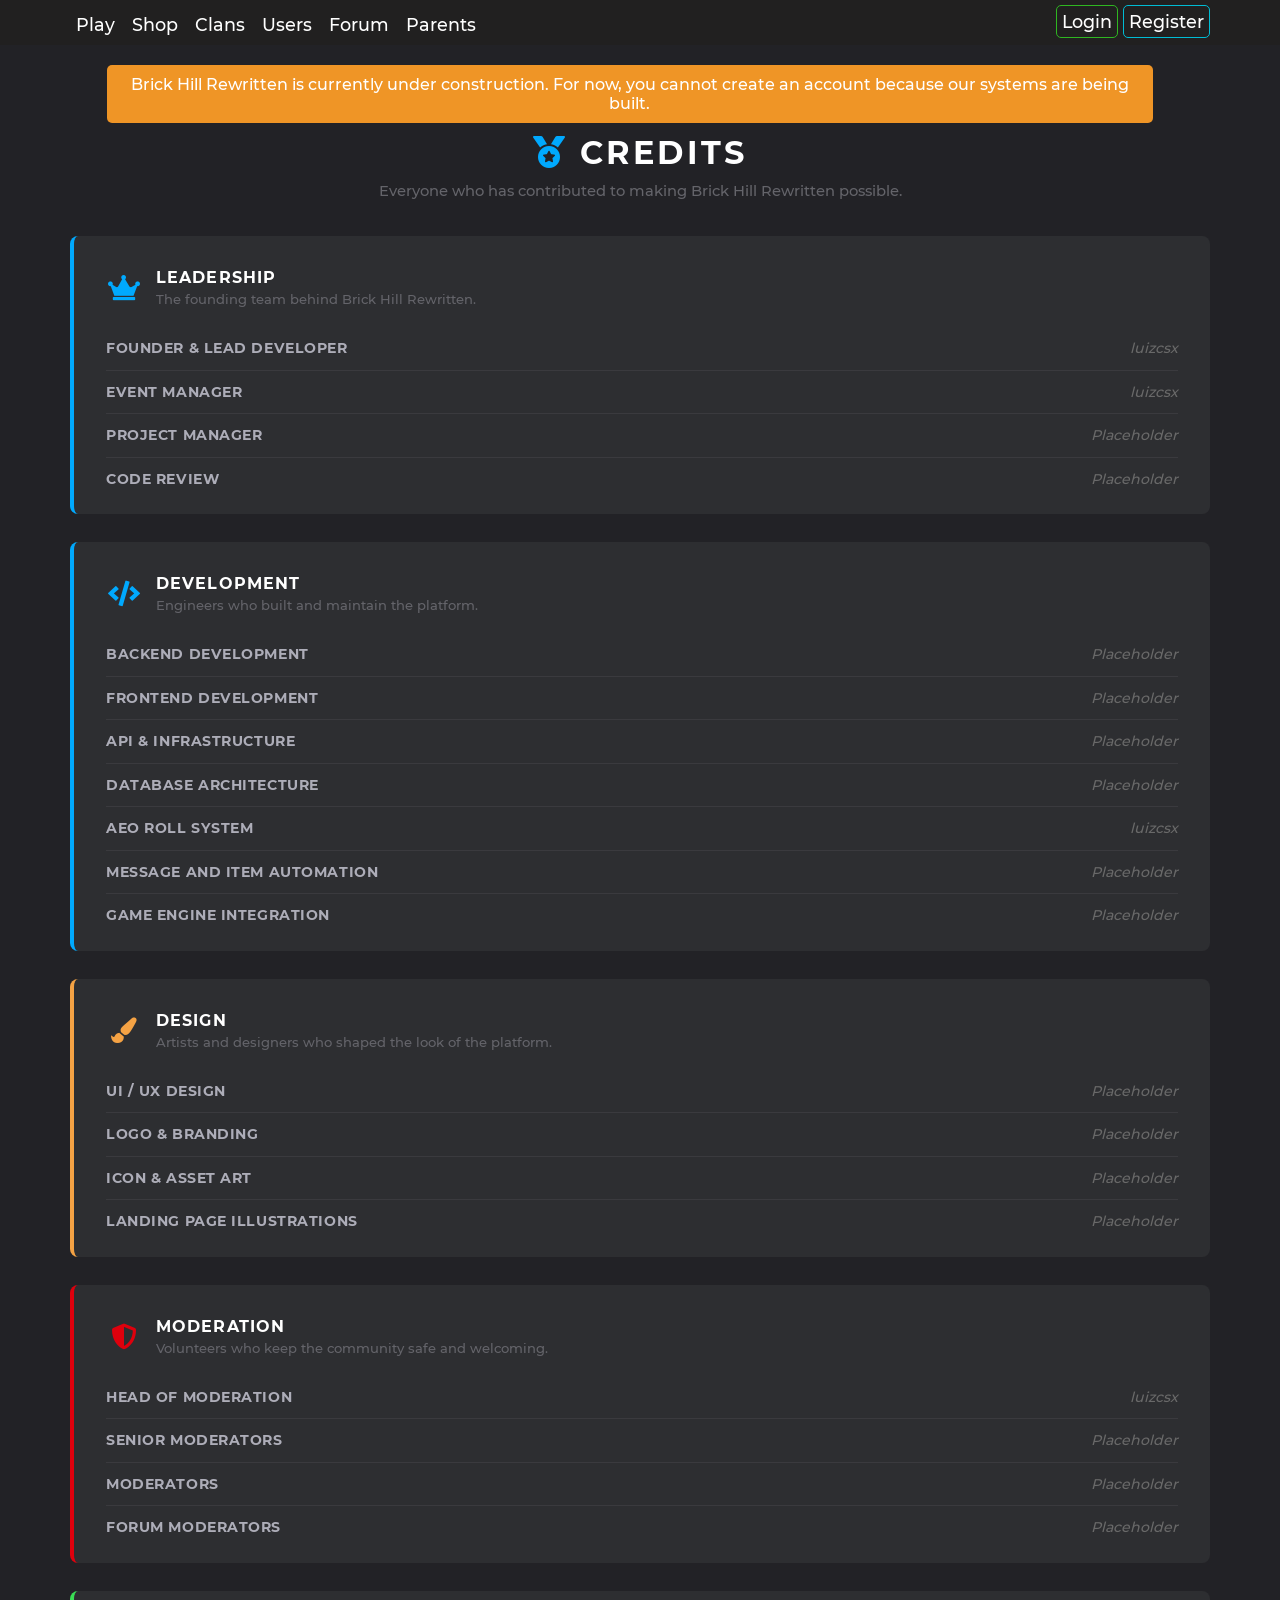
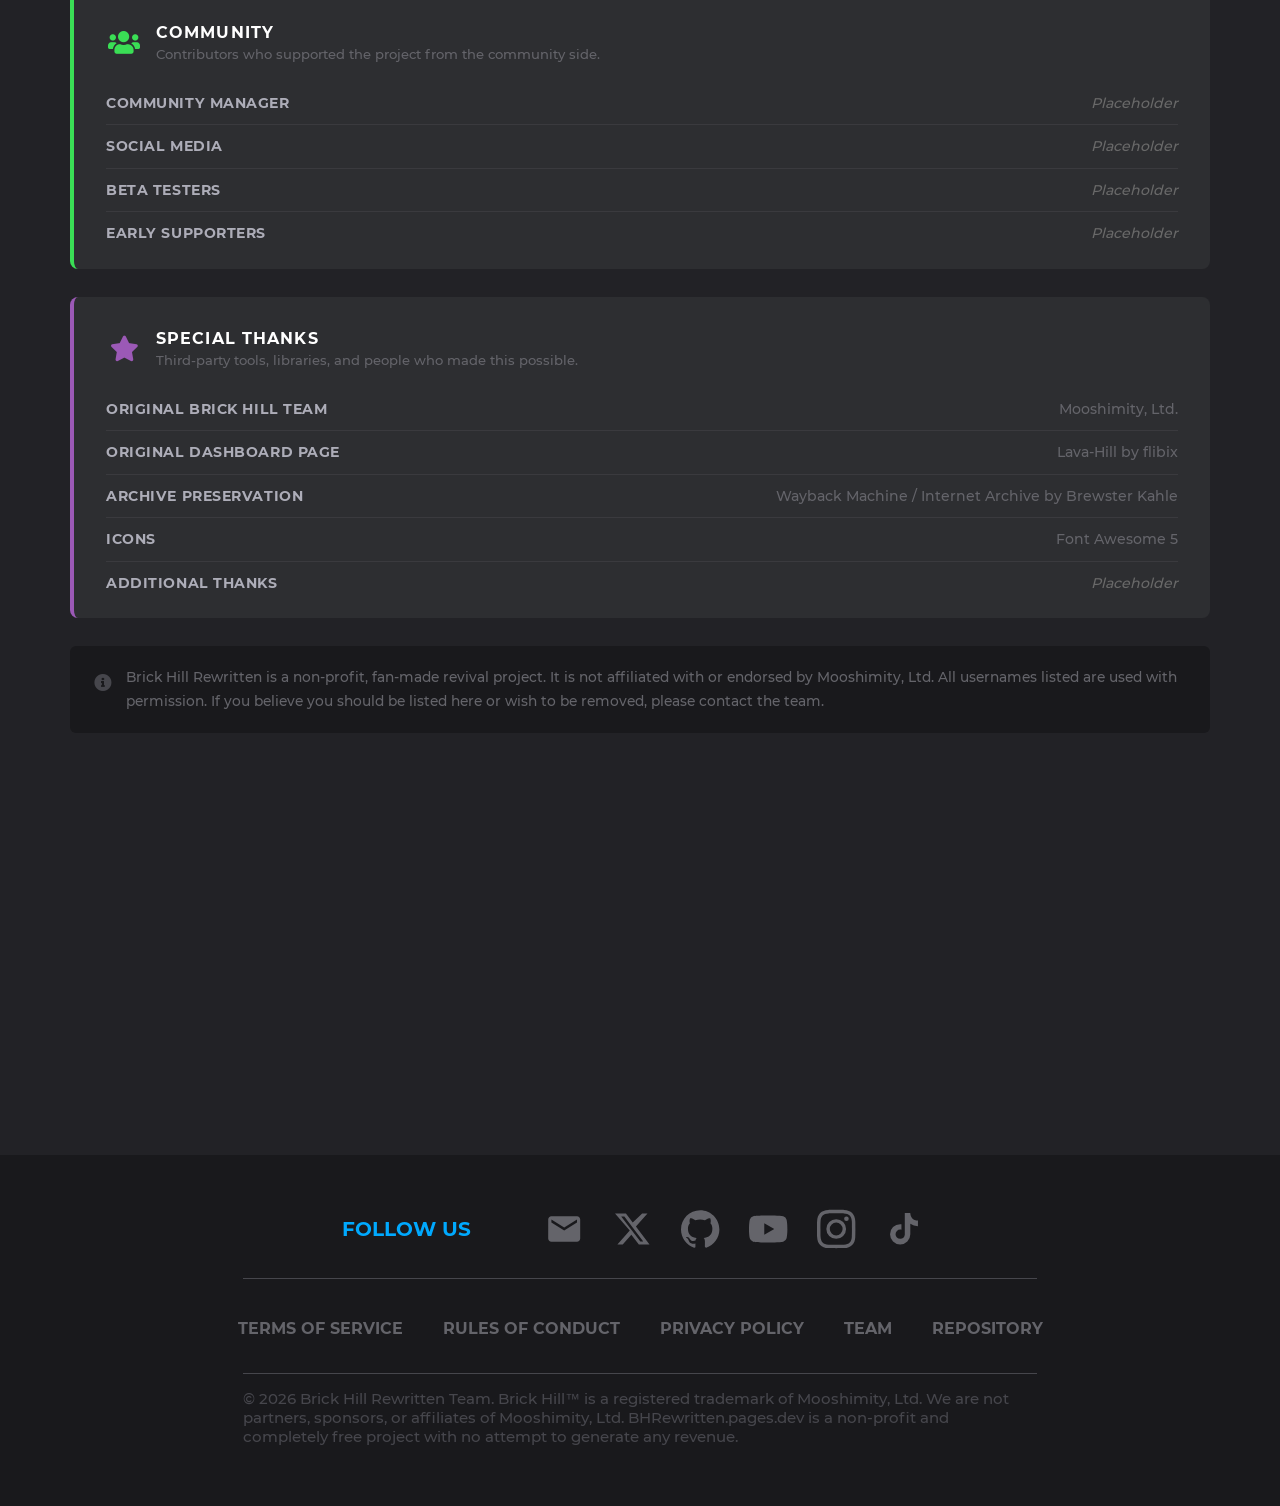
==== commit d47bf89a: "#065: Added construction banner" ====
--- a/credits.html
+++ b/credits.html
@@ -224,6 +224,9 @@
 </div>
 </nav>
 
+          <div class="col-10-12 push-1-12">
+            <div class="alert warning">Brick Hill Rewritten is currently under construction. For now, you cannot create an account because our systems are being built.</div>
+        </div>
 <div class="main-holder grid">
 <notification id="notification-v" class="notification"></notification>
 
@@ -472,7 +475,7 @@
     <a href="/rules">RULES OF CONDUCT</a>
     <a href="/privacy">PRIVACY POLICY</a>
     <a href="/team">TEAM</a>
-    <a href="https://bhrewritten.pages.dev">REPOSITORY</a>
+    <a href="https://github.com/luizcsx/bhrewritten">REPOSITORY</a>
   </div>
 
   <div class="footer-divider"></div>
